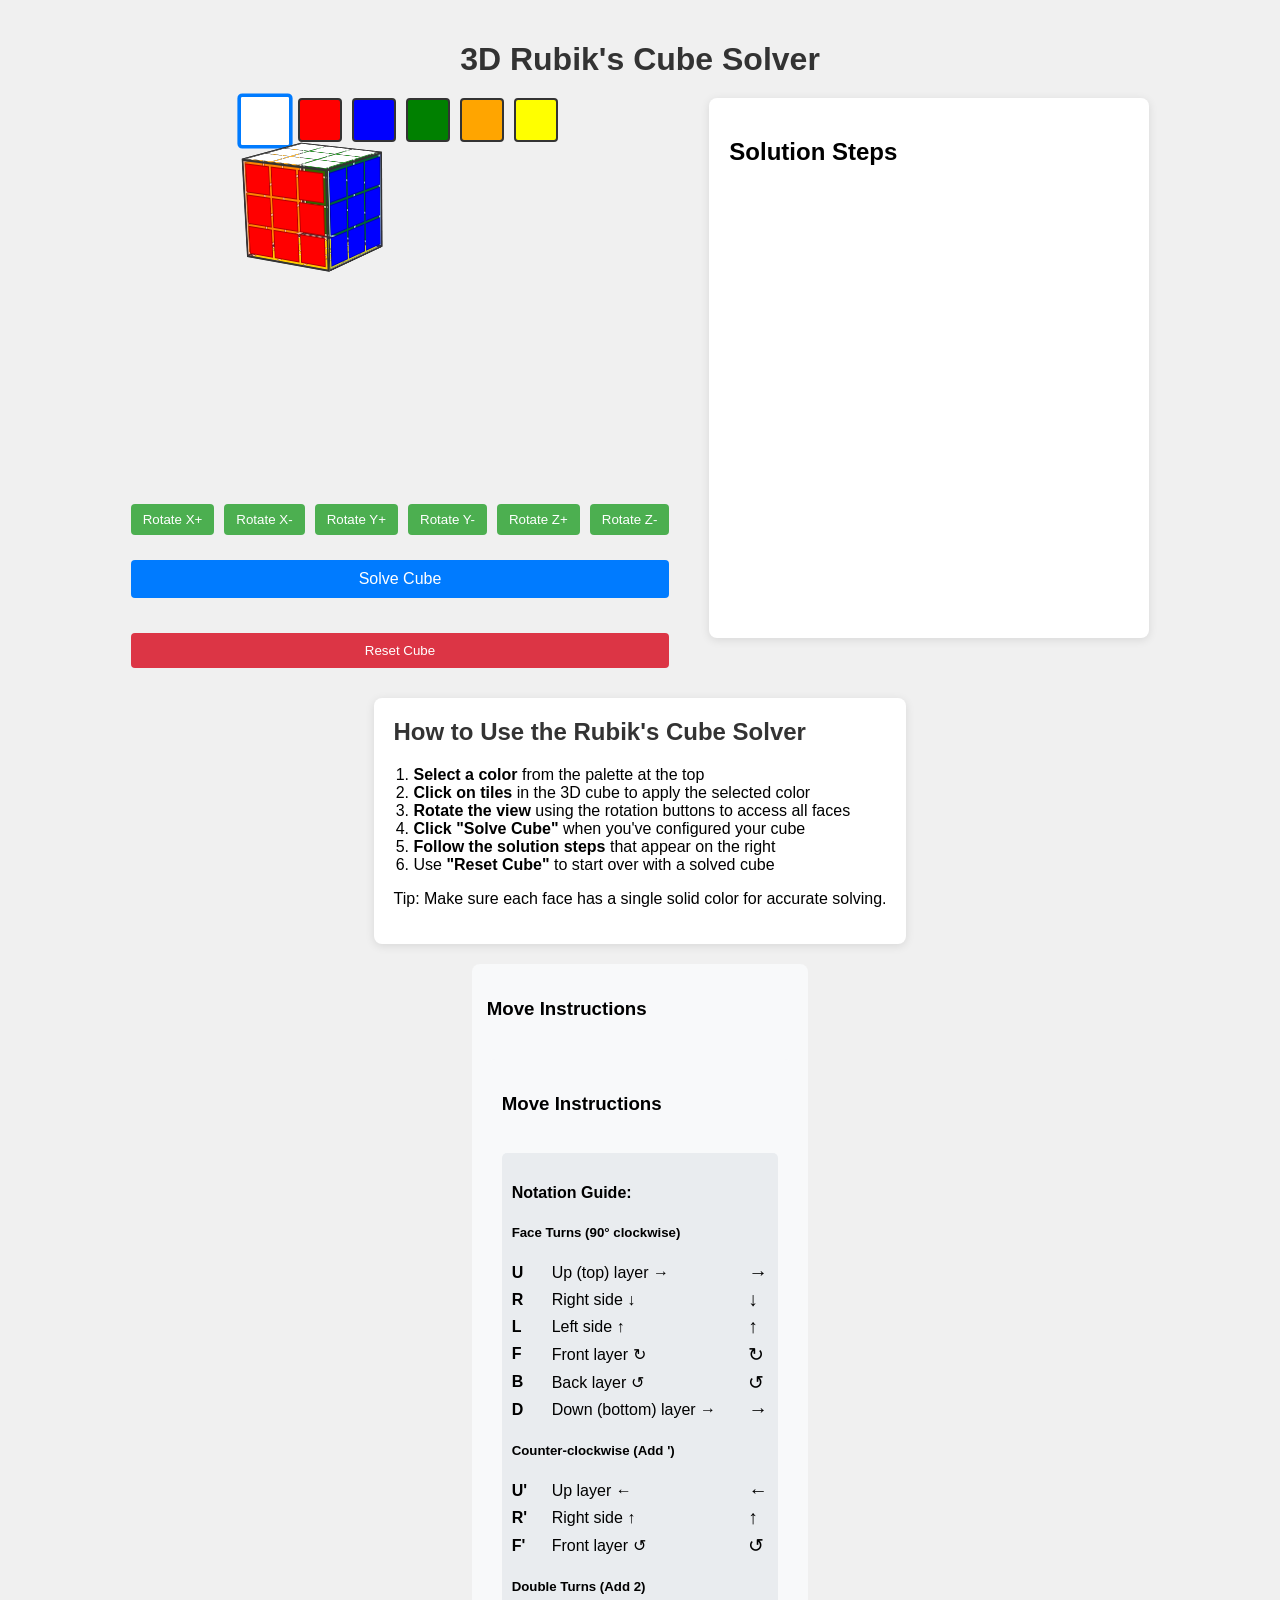
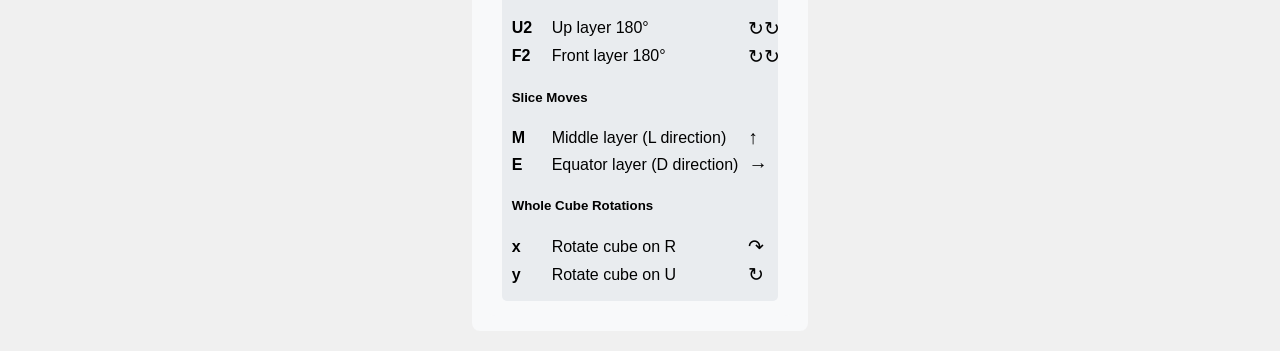
==== assignment/src/main/resources/static/index.html @ d47c2a82 "commit 01.1" ====
<!DOCTYPE html>
<html lang="en">
<head>
    <meta charset="UTF-8">
    <title>3D Rubik's Cube Solver</title>
    <style>
        body {
            font-family: Arial, sans-serif;
            display: flex;
            flex-direction: column;
            align-items: center;
            min-height: 100vh;
            margin: 0;
            background-color: #f0f0f0;
            padding: 20px;
        }
        
        h1 {
            color: #333;
            margin-bottom: 20px;
        }
        
        .container {
            display: flex;
            flex-wrap: wrap;
            justify-content: center;
            gap: 40px;
            max-width: 1200px;
        }
        
        .cube-section {
            display: flex;
            flex-direction: column;
            align-items: center;
        }
        
        .color-palette {
            display: flex;
            gap: 10px;
            margin-bottom: 20px;
        }
        
        .color-option {
            width: 40px;
            height: 40px;
            border: 2px solid #333;
            border-radius: 4px;
            cursor: pointer;
            transition: transform 0.2s;
        }
        
        .color-option:hover {
            transform: scale(1.1);
        }
        
        .color-option.selected {
            transform: scale(1.2);
            border: 3px solid #007bff;
        }
        
        .scene {
            width: 300px;
            height: 300px;
            perspective: 1000px;
            margin-bottom: 20px;
        }
        
        .cube {
            width: 100%;
            height: 100%;
            position: relative;
            transform-style: preserve-3d;
            transform: rotateX(-20deg) rotateY(-30deg);
            transition: transform 1s;
        }
        
        .face {
            position: absolute;
            width: 100px;
            height: 100px;
            border: 2px solid #333;
            display: grid;
            grid-template-columns: repeat(3, 1fr);
            grid-template-rows: repeat(3, 1fr);
            gap: 2px;
            padding: 2px;
            box-sizing: border-box;
        }
        
        .tile {
            border: 1px solid rgba(0, 0, 0, 0.3);
            cursor: pointer;
        }
        
        .front { transform: translateZ(50px); background-color: rgba(255, 0, 0, 0.2); }
        .back { transform: rotateY(180deg) translateZ(50px); background-color: rgba(0, 255, 0, 0.2); }
        .right { transform: rotateY(90deg) translateZ(50px); background-color: rgba(0, 0, 255, 0.2); }
        .left { transform: rotateY(-90deg) translateZ(50px); background-color: rgba(255, 165, 0, 0.2); }
        .top { transform: rotateX(90deg) translateZ(50px); background-color: rgba(255, 255, 255, 0.2); }
        .bottom { transform: rotateX(-90deg) translateZ(50px); background-color: rgba(255, 255, 0, 0.2); }
        
        .controls {
            display: flex;
            flex-direction: column;
            gap: 15px;
            margin-top: 20px;
        }
        
        .rotation-controls {
            display: flex;
            flex-wrap: wrap;
            gap: 10px;
            justify-content: center;
        }
        
        .rotation-btn {
            padding: 8px 12px;
            background-color: #4CAF50;
            color: white;
            border: none;
            border-radius: 4px;
            cursor: pointer;
        }
        
        .solve-btn {
            padding: 10px 20px;
            background-color: #007bff;
            color: white;
            border: none;
            border-radius: 4px;
            cursor: pointer;
            font-size: 16px;
            margin-top: 10px;
        }
        
        .solution-section {
            width: 400px;
            max-height: 500px;
            overflow-y: auto;
            background-color: white;
            padding: 20px;
            border-radius: 8px;
            box-shadow: 0 2px 10px rgba(0, 0, 0, 0.1);
        }
        
        .solution-step {
            padding: 8px 0;
            border-bottom: 1px solid #eee;
        }
        
        .current-step {
            background-color: #e6f7ff;
            font-weight: bold;
        }
        
        .reset-btn {
            padding: 10px 20px;
            background-color: #dc3545;
            color: white;
            border: none;
            border-radius: 4px;
            cursor: pointer;
            margin-top: 20px;
        }
        
        .instructions {
            background-color: white;
            padding: 20px;
            border-radius: 8px;
            box-shadow: 0 2px 10px rgba(0, 0, 0, 0.1);
            margin-top: 30px;
            max-width: 800px;
        }
        
        .instructions h2 {
            color: #333;
            margin-top: 0;
        }
        
        .instructions ol {
            padding-left: 20px;
        }
        .solution-instructions {
  margin-top: 20px;
  padding: 15px;
  background: #f8f9fa;
  border-radius: 8px;
}

.moves-container {
  display: flex;
  flex-wrap: wrap;
  gap: 8px;
  margin: 15px 0;
}

.move-chip {
  padding: 8px 12px;
  background: #e9ecef;
  border-radius: 20px;
  font-weight: bold;
  display: flex;
  align-items: center;
}

.move-chip .move-arrow {
  margin-left: 5px;
  color: #6c757d;
}

.instruction-key {
  margin-top: 20px;
  padding: 10px;
  background: #e9ecef;
  border-radius: 5px;
}

.notation-item {
  display: flex;
  align-items: center;
  margin: 5px 0;
}

.notation-symbol {
  font-weight: bold;
  width: 30px;
}

.notation-meaning {
  flex: 1;
  margin: 0 10px;
}

.notation-arrow {
  font-size: 1.2em;
  width: 20px;
}
    </style>
</head>
<body>
    <h1>3D Rubik's Cube Solver</h1>
    
    <div class="container">
        <div class="cube-section">
            <div class="color-palette">
                <div class="color-option selected" data-color="white" style="background-color: white;"></div>
                <div class="color-option" data-color="red" style="background-color: red;"></div>
                <div class="color-option" data-color="blue" style="background-color: blue;"></div>
                <div class="color-option" data-color="green" style="background-color: green;"></div>
                <div class="color-option" data-color="orange" style="background-color: orange;"></div>
                <div class="color-option" data-color="yellow" style="background-color: yellow;"></div>
            </div>
            
            <div class="scene">
                <div class="cube" id="cube">
                    <div class="face front" data-face="front">
                        <div class="tile" data-pos="0"></div>
                        <div class="tile" data-pos="1"></div>
                        <div class="tile" data-pos="2"></div>
                        <div class="tile" data-pos="3"></div>
                        <div class="tile" data-pos="4"></div>
                        <div class="tile" data-pos="5"></div>
                        <div class="tile" data-pos="6"></div>
                        <div class="tile" data-pos="7"></div>
                        <div class="tile" data-pos="8"></div>
                    </div>
                    <div class="face back" data-face="back">
                        <div class="tile" data-pos="0"></div>
                        <div class="tile" data-pos="1"></div>
                        <div class="tile" data-pos="2"></div>
                        <div class="tile" data-pos="3"></div>
                        <div class="tile" data-pos="4"></div>
                        <div class="tile" data-pos="5"></div>
                        <div class="tile" data-pos="6"></div>
                        <div class="tile" data-pos="7"></div>
                        <div class="tile" data-pos="8"></div>
                    </div>
                    <div class="face right" data-face="right">
                        <div class="tile" data-pos="0"></div>
                        <div class="tile" data-pos="1"></div>
                        <div class="tile" data-pos="2"></div>
                        <div class="tile" data-pos="3"></div>
                        <div class="tile" data-pos="4"></div>
                        <div class="tile" data-pos="5"></div>
                        <div class="tile" data-pos="6"></div>
                        <div class="tile" data-pos="7"></div>
                        <div class="tile" data-pos="8"></div>
                    </div>
                    <div class="face left" data-face="left">
                        <div class="tile" data-pos="0"></div>
                        <div class="tile" data-pos="1"></div>
                        <div class="tile" data-pos="2"></div>
                        <div class="tile" data-pos="3"></div>
                        <div class="tile" data-pos="4"></div>
                        <div class="tile" data-pos="5"></div>
                        <div class="tile" data-pos="6"></div>
                        <div class="tile" data-pos="7"></div>
                        <div class="tile" data-pos="8"></div>
                    </div>
                    <div class="face top" data-face="top">
                        <div class="tile" data-pos="0"></div>
                        <div class="tile" data-pos="1"></div>
                        <div class="tile" data-pos="2"></div>
                        <div class="tile" data-pos="3"></div>
                        <div class="tile" data-pos="4"></div>
                        <div class="tile" data-pos="5"></div>
                        <div class="tile" data-pos="6"></div>
                        <div class="tile" data-pos="7"></div>
                        <div class="tile" data-pos="8"></div>
                    </div>
                    <div class="face bottom" data-face="bottom">
                        <div class="tile" data-pos="0"></div>
                        <div class="tile" data-pos="1"></div>
                        <div class="tile" data-pos="2"></div>
                        <div class="tile" data-pos="3"></div>
                        <div class="tile" data-pos="4"></div>
                        <div class="tile" data-pos="5"></div>
                        <div class="tile" data-pos="6"></div>
                        <div class="tile" data-pos="7"></div>
                        <div class="tile" data-pos="8"></div>
                    </div>
                </div>
            </div>
            
            <div class="controls">
                <div class="rotation-controls">
                    <button class="rotation-btn" data-rotate="x">Rotate X+</button>
                    <button class="rotation-btn" data-rotate="x-">Rotate X-</button>
                    <button class="rotation-btn" data-rotate="y">Rotate Y+</button>
                    <button class="rotation-btn" data-rotate="y-">Rotate Y-</button>
                    <button class="rotation-btn" data-rotate="z">Rotate Z+</button>
                    <button class="rotation-btn" data-rotate="z-">Rotate Z-</button>
                </div>
                
                <button class="solve-btn" id="solve-btn">Solve Cube</button>
                <button class="reset-btn" id="reset-btn">Reset Cube</button>
            </div>
        </div>
        
        <div class="solution-section">
            <h2>Solution Steps</h2>
            <div id="solution-steps"></div>
        </div>
    </div>
    
    <div class="instructions">
        <h2>How to Use the Rubik's Cube Solver</h2>
        <ol>
            <li><strong>Select a color</strong> from the palette at the top</li>
            <li><strong>Click on tiles</strong> in the 3D cube to apply the selected color</li>
            <li><strong>Rotate the view</strong> using the rotation buttons to access all faces</li>
            <li><strong>Click "Solve Cube"</strong> when you've configured your cube</li>
            <li><strong>Follow the solution steps</strong> that appear on the right</li>
            <li>Use <strong>"Reset Cube"</strong> to start over with a solved cube</li>
        </ol>
        <p>Tip: Make sure each face has a single solid color for accurate solving.</p>
    </div>
    <div class="solution-instructions">
        <h3>Move Instructions</h3>
        <div class="moves-container" id="moves-container">
          <!-- Moves will be inserted here by JavaScript -->
        </div>
        
        <div class="solution-instructions">
            <h3>Move Instructions</h3>
            <div class="moves-container" id="moves-container">
              <!-- Moves will be inserted here by JavaScript -->
            </div>
            
            <!-- Complete Notation Guide -->
            <div class="instruction-key">
              <h4>Notation Guide:</h4>
              
              <div class="notation-group">
                <h5>Face Turns (90° clockwise)</h5>
                <div class="notation-item">
                  <span class="notation-symbol">U</span>
                  <span class="notation-meaning">Up (top) layer →</span>
                  <span class="notation-arrow">→</span>
                </div>
                <div class="notation-item">
                  <span class="notation-symbol">R</span>
                  <span class="notation-meaning">Right side ↓</span>
                  <span class="notation-arrow">↓</span>
                </div>
                <div class="notation-item">
                  <span class="notation-symbol">L</span>
                  <span class="notation-meaning">Left side ↑</span>
                  <span class="notation-arrow">↑</span>
                </div>
                <div class="notation-item">
                  <span class="notation-symbol">F</span>
                  <span class="notation-meaning">Front layer ↻</span>
                  <span class="notation-arrow">↻</span>
                </div>
                <div class="notation-item">
                  <span class="notation-symbol">B</span>
                  <span class="notation-meaning">Back layer ↺</span>
                  <span class="notation-arrow">↺</span>
                </div>
                <div class="notation-item">
                  <span class="notation-symbol">D</span>
                  <span class="notation-meaning">Down (bottom) layer →</span>
                  <span class="notation-arrow">→</span>
                </div>
              </div>
          
              <div class="notation-group">
                <h5>Counter-clockwise (Add ')</h5>
                <div class="notation-item">
                  <span class="notation-symbol">U'</span>
                  <span class="notation-meaning">Up layer ←</span>
                  <span class="notation-arrow">←</span>
                </div>
                <div class="notation-item">
                  <span class="notation-symbol">R'</span>
                  <span class="notation-meaning">Right side ↑</span>
                  <span class="notation-arrow">↑</span>
                </div>
                <div class="notation-item">
                  <span class="notation-symbol">F'</span>
                  <span class="notation-meaning">Front layer ↺</span>
                  <span class="notation-arrow">↺</span>
                </div>
              </div>
          
              <div class="notation-group">
                <h5>Double Turns (Add 2)</h5>
                <div class="notation-item">
                  <span class="notation-symbol">U2</span>
                  <span class="notation-meaning">Up layer 180°</span>
                  <span class="notation-arrow">↻↻</span>
                </div>
                <div class="notation-item">
                  <span class="notation-symbol">F2</span>
                  <span class="notation-meaning">Front layer 180°</span>
                  <span class="notation-arrow">↻↻</span>
                </div>
              </div>
          
              <div class="notation-group">
                <h5>Slice Moves</h5>
                <div class="notation-item">
                  <span class="notation-symbol">M</span>
                  <span class="notation-meaning">Middle layer (L direction)</span>
                  <span class="notation-arrow">↑</span>
                </div>
                <div class="notation-item">
                  <span class="notation-symbol">E</span>
                  <span class="notation-meaning">Equator layer (D direction)</span>
                  <span class="notation-arrow">→</span>
                </div>
              </div>
          
              <div class="notation-group">
                <h5>Whole Cube Rotations</h5>
                <div class="notation-item">
                  <span class="notation-symbol">x</span>
                  <span class="notation-meaning">Rotate cube on R</span>
                  <span class="notation-arrow">↷</span>
                </div>
                <div class="notation-item">
                  <span class="notation-symbol">y</span>
                  <span class="notation-meaning">Rotate cube on U</span>
                  <span class="notation-arrow">↻</span>
                </div>
              </div>
            </div>
          </div>

    <script>
        document.addEventListener('DOMContentLoaded', () => {
            const cubeElement = document.getElementById('cube');
            const colorOptions = document.querySelectorAll('.color-option');
            const tiles = document.querySelectorAll('.tile');
            const solveBtn = document.getElementById('solve-btn');
            const resetBtn = document.getElementById('reset-btn');
            const rotationBtns = document.querySelectorAll('.rotation-btn');
            const solutionStepsElement = document.getElementById('solution-steps');
            
            let currentColor = 'white';
            let currentRotationX = -20;
            let currentRotationY = -30;
            let currentRotationZ = 0;
            
            // Initialize cube colors (default solved state)
            const defaultColors = {
                front: Array(9).fill('red'),
                back: Array(9).fill('green'),
                right: Array(9).fill('blue'),
                left: Array(9).fill('orange'),
                top: Array(9).fill('white'),
                bottom: Array(9).fill('yellow')
            };
            
            let cubeState = JSON.parse(JSON.stringify(defaultColors));
            
            // Color selection
            colorOptions.forEach(option => {
                option.addEventListener('click', () => {
                    currentColor = option.dataset.color;
                    
                    // Update selected state
                    colorOptions.forEach(opt => opt.classList.remove('selected'));
                    option.classList.add('selected');
                });
            });
            
            // Tile coloring
            tiles.forEach(tile => {
                tile.addEventListener('click', () => {
                    const face = tile.parentElement.dataset.face;
                    const pos = tile.dataset.pos;
                    
                    // Update tile color
                    tile.style.backgroundColor = currentColor;
                    
                    // Update cube state
                    cubeState[face][pos] = currentColor;
                });
            });
            
            // Rotation controls
            rotationBtns.forEach(btn => {
                btn.addEventListener('click', () => {
                    const rotation = btn.dataset.rotate;
                    
                    switch (rotation) {
                        case 'x':
                            currentRotationX += 20;
                            break;
                        case 'x-':
                            currentRotationX -= 20;
                            break;
                        case 'y':
                            currentRotationY += 20;
                            break;
                        case 'y-':
                            currentRotationY -= 20;
                            break;
                        case 'z':
                            currentRotationZ += 20;
                            break;
                        case 'z-':
                            currentRotationZ -= 20;
                            break;
                    }
                    
                    updateCubeRotation();
                });
            });
            
            function updateCubeRotation() {
                cubeElement.style.transform = `
                    rotateX(${currentRotationX}deg)
                    rotateY(${currentRotationY}deg)
                    rotateZ(${currentRotationZ}deg)
                `;
            }
            
            // Solve button
            solveBtn.addEventListener('click', async () => {
                // Prepare cube data for API
                const cubeFaces = [
                    cubeState.front,
                    cubeState.right,
                    cubeState.back,
                    cubeState.left,
                    cubeState.top,
                    cubeState.bottom
                ];
                
                // Validate cube state
                if (!validateCubeState(cubeFaces)) {
    alert('Invalid cube state! Please ensure:\n'
        + '- All tiles have colors\n'
        + '- Each color (white, red, blue, green, orange, yellow) appears exactly 9 times\n'
        + '- The cube configuration is physically possible');
    return;
}
                
                try {
                    // Call backend API
                    // Change this line in your solve button event handler
                        const response = await fetch('http://localhost:8080/api/cube/solve', {
                        method: 'POST',
                        headers: {
                            'Content-Type': 'application/json'
                        },
                        body: JSON.stringify(cubeFaces)
                    });
                    
                    if (!response.ok) {
                        throw new Error('Failed to solve cube');
                    }
                    
                    const solution = await response.json();
                    displaySolution(solution);
                    
                } catch (error) {
                    console.error('Error solving cube:', error);
                    alert('Error solving cube. Please check console for details.');
                }
            });
            
            // Reset button
            resetBtn.addEventListener('click', () => {
                // Reset cube state
                cubeState = JSON.parse(JSON.stringify(defaultColors));
                
                // Reset visual tiles
                tiles.forEach(tile => {
                    const face = tile.parentElement.dataset.face;
                    const pos = tile.dataset.pos;
                    tile.style.backgroundColor = cubeState[face][pos];
                });
                
                // Reset rotation
                currentRotationX = -20;
                currentRotationY = -30;
                currentRotationZ = 0;
                updateCubeRotation();
                
                // Clear solution
                solutionStepsElement.innerHTML = '';
            });
            
            // function validateCubeState(cubeFaces) {
            //     // Check if each face has a uniform color
            //     for (const face of cubeFaces) {
            //         const firstColor = face[0];
            //         for (let i = 1; i < face.length; i++) {
            //             if (face[i] !== firstColor) {
            //                 return false;
            //             }
            //         }
            //     }
            //     return true;
            // }

//             function validateCubeState(cubeFaces) {
//     // Check all tiles have colors
//     for (const face of cubeFaces) {
//         for (const tile of face) {
//             if (!tile || typeof tile !== 'string') {
//                 return false;
//             }
//         }
//     }
    
//     // Count all colors to ensure we have exactly 9 of each
//     const colorCounts = {};
//     cubeFaces.flat().forEach(color => {
//         colorCounts[color] = (colorCounts[color] || 0) + 1;
//     });
    
//     // Standard cube has 9 tiles of each color
//     const expectedCount = 9;
//     for (const color in colorCounts) {
//         if (colorCounts[color] !== expectedCount) {
//             return false;
//         }
//     }
    
//     return true;
// }

function validateCubeState(cubeFaces) {
    // Check all tiles have colors
    for (const face of cubeFaces) {
        for (const tile of face) {
            if (!tile || typeof tile !== 'string') {
                return false;
            }
        }
    }
    
    // Count all colors to ensure we have exactly 9 of each
    const colorCounts = {};
    cubeFaces.flat().forEach(color => {
        colorCounts[color] = (colorCounts[color] || 0) + 1;
    });
    
    // Standard cube colors
    const expectedColors = ['white', 'red', 'blue', 'green', 'orange', 'yellow'];
    
    // Check we have exactly 9 of each expected color
    for (const color of expectedColors) {
        if (colorCounts[color] !== 9) {
            return false;
        }
    }
    
    return true;
}
            
            function displaySolution(steps) {
                solutionStepsElement.innerHTML = '';
                
                if (steps.length === 0) {
                    solutionStepsElement.innerHTML = '<p>Cube is already solved!</p>';
                    return;
                }
                
                steps.forEach((step, index) => {
                    const stepElement = document.createElement('div');
                    stepElement.className = 'solution-step';
                    stepElement.textContent = `Step ${index + 1}: ${step}`;
                    solutionStepsElement.appendChild(stepElement);
                });
                
                // Animate solution (simplified)
                let currentStep = 0;
                const stepElements = document.querySelectorAll('.solution-step');
                
                const animateSolution = () => {
                    if (currentStep >= steps.length) return;
                    
                    // Highlight current step
                    stepElements.forEach((el, idx) => {
                        el.classList.toggle('current-step', idx === currentStep);
                    });
                    
                    // Apply move to cube visualization
                    applyMoveToVisualCube(steps[currentStep]);
                    
                    currentStep++;
                    if (currentStep < steps.length) {
                        setTimeout(animateSolution, 1000);
                    }
                };
                
                animateSolution();
            }
            
            function applyMoveToVisualCube(move) {
                // Simplified - in a real app this would animate the cube rotation
                console.log(`Applying move: ${move}`);
                // This would need to update the cubeState and visual representation
                // For now, we'll just log it
            }
            
            // Initialize tile colors
            tiles.forEach(tile => {
                const face = tile.parentElement.dataset.face;
                const pos = tile.dataset.pos;
                tile.style.backgroundColor = cubeState[face][pos];
            });
        });

        function displaySolution(steps) {
  const solutionStepsElement = document.getElementById('solution-steps');
  const movesContainer = document.getElementById('moves-container');
  
  solutionStepsElement.innerHTML = '';
  movesContainer.innerHTML = '';
  
  if (steps.length === 0) {
    solutionStepsElement.innerHTML = '<p>Cube is already solved!</p>';
    return;
  }

  // Create move chips
  steps.forEach((step, index) => {
    const moveElement = document.createElement('div');
    moveElement.className = 'move-chip';
    moveElement.innerHTML = `
      <span class="move-symbol">${step}</span>
      <span class="move-arrow">${getMoveArrow(step)}</span>
    `;
    moveElement.dataset.index = index;
    movesContainer.appendChild(moveElement);
    
    // Add to solution steps
    const stepElement = document.createElement('div');
    stepElement.className = 'solution-step';
    stepElement.textContent = `Step ${index + 1}: ${step} (${getMoveDescription(step)})`;
    solutionStepsElement.appendChild(stepElement);
  });
}

function getMoveArrow(move) {
  const arrows = {
    'U': '→',
    'U\'': '←',
    'U2': '↻',
    'R': '↓',
    'R\'': '↑',
    'L': '↑',
    'L\'': '↓',
    'F': '↷',
    'F\'': '↶',
    'B': '↶',
    'B\'': '↷',
    'D': '→',
    'D\'': '←'
  };
  return arrows[move] || '';
}

function getMoveDescription(move) {
  const descriptions = {
    'U': 'Top clockwise',
    'U\'': 'Top counter-clockwise',
    'U2': 'Top 180°',
    'R': 'Right down',
    'R\'': 'Right up',
    'L': 'Left up',
    'L\'': 'Left down',
    'F': 'Front away',
    'F\'': 'Front toward',
    'B': 'Back toward',
    'B\'': 'Back away',
    'D': 'Bottom clockwise',
    'D\'': 'Bottom counter-clockwise'
  };
  return descriptions[move] || 'Unknown move';
}
    </script>

</body>
</html>
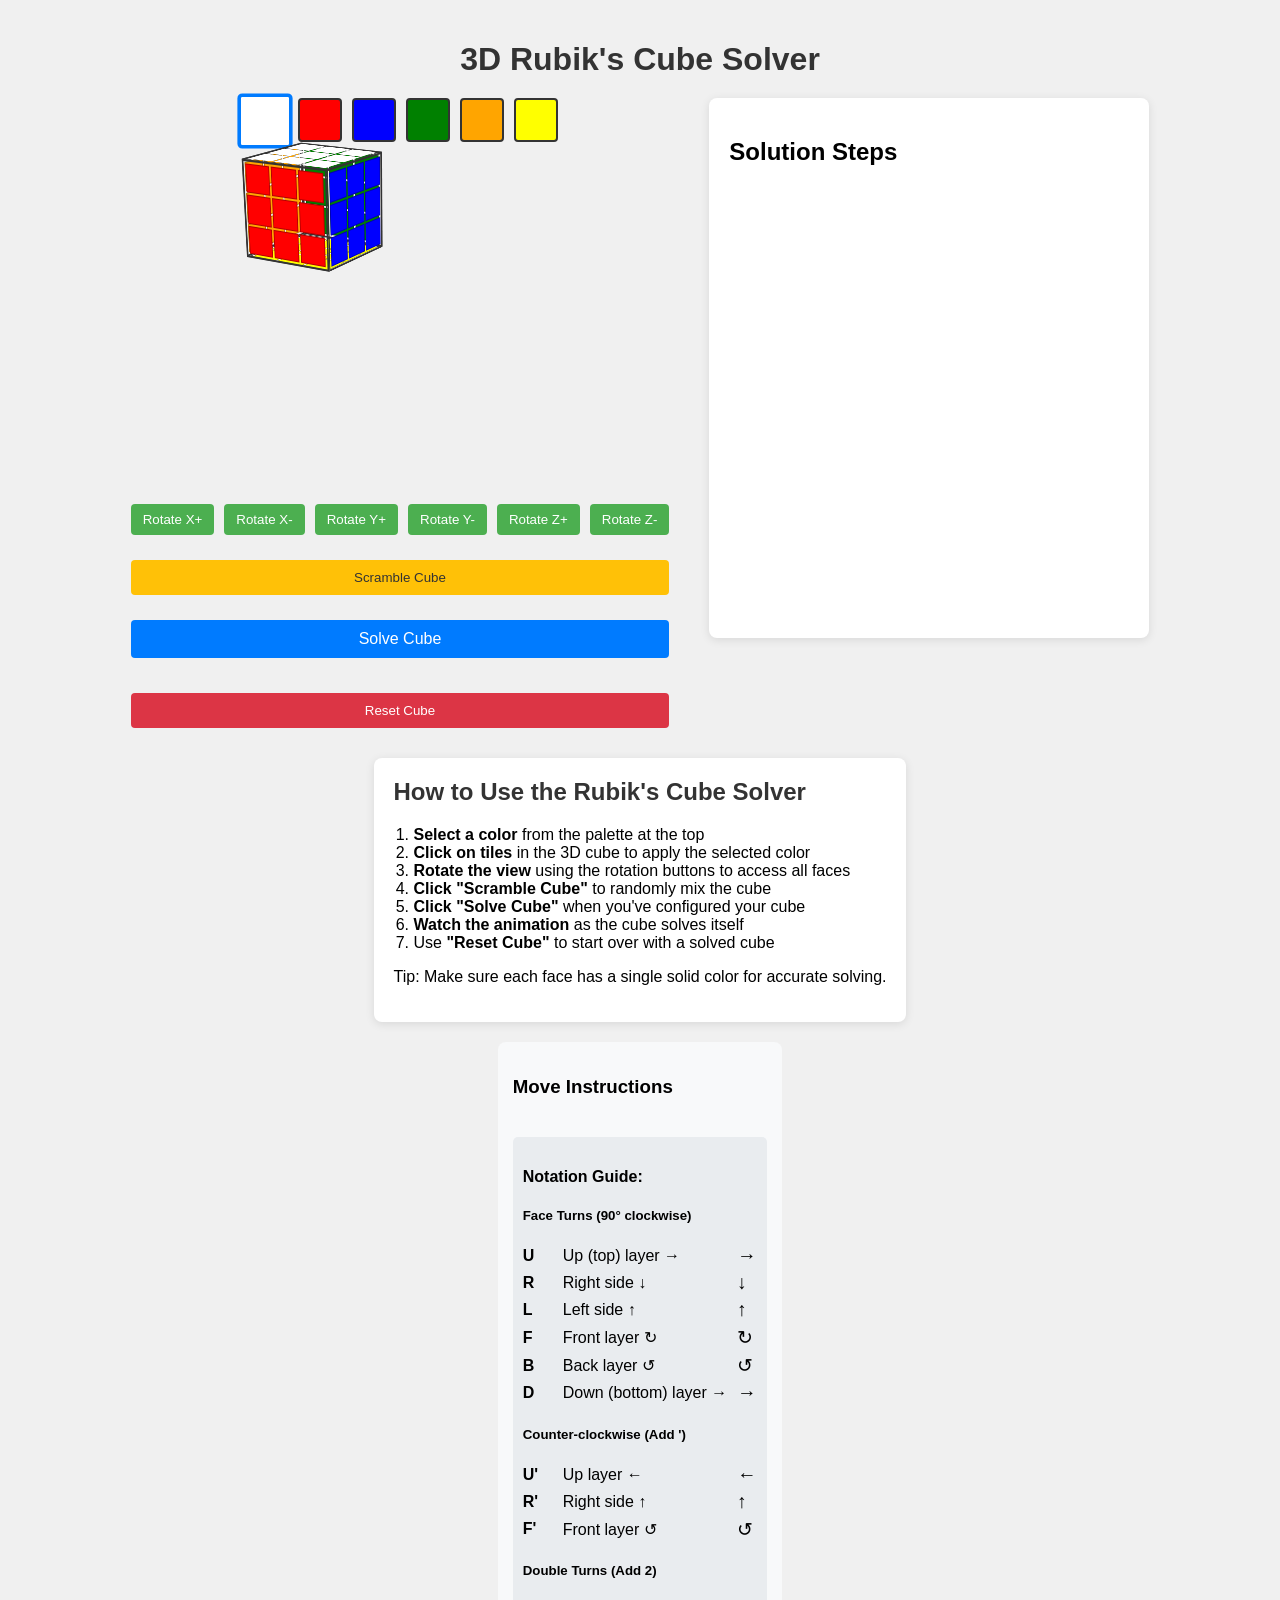
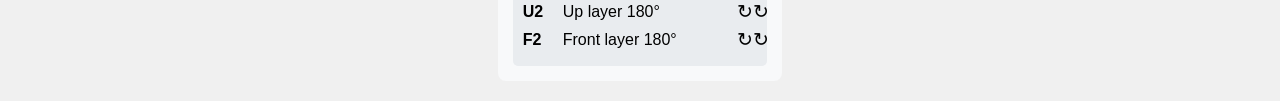
==== commit 45143b91: "commit good one 01.2" ====
--- a/assignment/src/main/resources/static/index.html
+++ b/assignment/src/main/resources/static/index.html
@@ -92,12 +92,12 @@
             cursor: pointer;
         }
         
-        .front { transform: translateZ(50px); background-color: rgba(255, 0, 0, 0.2); }
-        .back { transform: rotateY(180deg) translateZ(50px); background-color: rgba(0, 255, 0, 0.2); }
-        .right { transform: rotateY(90deg) translateZ(50px); background-color: rgba(0, 0, 255, 0.2); }
-        .left { transform: rotateY(-90deg) translateZ(50px); background-color: rgba(255, 165, 0, 0.2); }
-        .top { transform: rotateX(90deg) translateZ(50px); background-color: rgba(255, 255, 255, 0.2); }
-        .bottom { transform: rotateX(-90deg) translateZ(50px); background-color: rgba(255, 255, 0, 0.2); }
+        .front { transform: translateZ(50px); }
+        .back { transform: rotateY(180deg) translateZ(50px); }
+        .right { transform: rotateY(90deg) translateZ(50px); }
+        .left { transform: rotateY(-90deg) translateZ(50px); }
+        .top { transform: rotateX(90deg) translateZ(50px); }
+        .bottom { transform: rotateX(-90deg) translateZ(50px); }
         
         .controls {
             display: flex;
@@ -163,6 +163,16 @@
             margin-top: 20px;
         }
         
+        .scramble-btn {
+            padding: 10px 20px;
+            background-color: #ffc107;
+            color: #333;
+            border: none;
+            border-radius: 4px;
+            cursor: pointer;
+            margin-top: 10px;
+        }
+        
         .instructions {
             background-color: white;
             padding: 20px;
@@ -180,61 +190,84 @@
         .instructions ol {
             padding-left: 20px;
         }
+        
         .solution-instructions {
-  margin-top: 20px;
-  padding: 15px;
-  background: #f8f9fa;
-  border-radius: 8px;
-}
-
-.moves-container {
-  display: flex;
-  flex-wrap: wrap;
-  gap: 8px;
-  margin: 15px 0;
-}
-
-.move-chip {
-  padding: 8px 12px;
-  background: #e9ecef;
-  border-radius: 20px;
-  font-weight: bold;
-  display: flex;
-  align-items: center;
-}
-
-.move-chip .move-arrow {
-  margin-left: 5px;
-  color: #6c757d;
-}
-
-.instruction-key {
-  margin-top: 20px;
-  padding: 10px;
-  background: #e9ecef;
-  border-radius: 5px;
-}
-
-.notation-item {
-  display: flex;
-  align-items: center;
-  margin: 5px 0;
-}
-
-.notation-symbol {
-  font-weight: bold;
-  width: 30px;
-}
-
-.notation-meaning {
-  flex: 1;
-  margin: 0 10px;
-}
-
-.notation-arrow {
-  font-size: 1.2em;
-  width: 20px;
-}
+            margin-top: 20px;
+            padding: 15px;
+            background: #f8f9fa;
+            border-radius: 8px;
+        }
+        
+        .moves-container {
+            display: flex;
+            flex-wrap: wrap;
+            gap: 8px;
+            margin: 15px 0;
+        }
+        
+        .move-chip {
+            padding: 8px 12px;
+            background: #e9ecef;
+            border-radius: 20px;
+            font-weight: bold;
+            display: flex;
+            align-items: center;
+        }
+        
+        .move-chip .move-arrow {
+            margin-left: 5px;
+            color: #6c757d;
+        }
+        
+        .instruction-key {
+            margin-top: 20px;
+            padding: 10px;
+            background: #e9ecef;
+            border-radius: 5px;
+        }
+        
+        .notation-item {
+            display: flex;
+            align-items: center;
+            margin: 5px 0;
+        }
+        
+        .notation-symbol {
+            font-weight: bold;
+            width: 30px;
+        }
+        
+        .notation-meaning {
+            flex: 1;
+            margin: 0 10px;
+        }
+        
+        .notation-arrow {
+            font-size: 1.2em;
+            width: 20px;
+        }
+        
+        .progress-container {
+            width: 100%;
+            background-color: #e9ecef;
+            border-radius: 4px;
+            margin: 10px 0;
+            display: none;
+        }
+        
+        .progress-bar {
+            height: 20px;
+            background-color: #28a745;
+            border-radius: 4px;
+            width: 0%;
+            transition: width 0.3s;
+        }
+        
+        .solving-status {
+            margin-top: 10px;
+            font-weight: bold;
+            display: none;
+        }
     </style>
 </head>
 <body>
@@ -332,8 +365,14 @@
                     <button class="rotation-btn" data-rotate="z-">Rotate Z-</button>
                 </div>
                 
+                <button class="scramble-btn" id="scramble-btn">Scramble Cube</button>
                 <button class="solve-btn" id="solve-btn">Solve Cube</button>
                 <button class="reset-btn" id="reset-btn">Reset Cube</button>
+                
+                <div class="progress-container" id="progress-container">
+                    <div class="progress-bar" id="progress-bar"></div>
+                </div>
+                <div class="solving-status" id="solving-status"></div>
             </div>
         </div>
         
@@ -349,124 +388,91 @@
             <li><strong>Select a color</strong> from the palette at the top</li>
             <li><strong>Click on tiles</strong> in the 3D cube to apply the selected color</li>
             <li><strong>Rotate the view</strong> using the rotation buttons to access all faces</li>
+            <li><strong>Click "Scramble Cube"</strong> to randomly mix the cube</li>
             <li><strong>Click "Solve Cube"</strong> when you've configured your cube</li>
-            <li><strong>Follow the solution steps</strong> that appear on the right</li>
+            <li><strong>Watch the animation</strong> as the cube solves itself</li>
             <li>Use <strong>"Reset Cube"</strong> to start over with a solved cube</li>
         </ol>
         <p>Tip: Make sure each face has a single solid color for accurate solving.</p>
     </div>
+    
     <div class="solution-instructions">
         <h3>Move Instructions</h3>
         <div class="moves-container" id="moves-container">
-          <!-- Moves will be inserted here by JavaScript -->
+            <!-- Moves will be inserted here by JavaScript -->
         </div>
         
-        <div class="solution-instructions">
-            <h3>Move Instructions</h3>
-            <div class="moves-container" id="moves-container">
-              <!-- Moves will be inserted here by JavaScript -->
+        <div class="instruction-key">
+            <h4>Notation Guide:</h4>
+            
+            <div class="notation-group">
+                <h5>Face Turns (90° clockwise)</h5>
+                <div class="notation-item">
+                    <span class="notation-symbol">U</span>
+                    <span class="notation-meaning">Up (top) layer →</span>
+                    <span class="notation-arrow">→</span>
+                </div>
+                <div class="notation-item">
+                    <span class="notation-symbol">R</span>
+                    <span class="notation-meaning">Right side ↓</span>
+                    <span class="notation-arrow">↓</span>
+                </div>
+                <div class="notation-item">
+                    <span class="notation-symbol">L</span>
+                    <span class="notation-meaning">Left side ↑</span>
+                    <span class="notation-arrow">↑</span>
+                </div>
+                <div class="notation-item">
+                    <span class="notation-symbol">F</span>
+                    <span class="notation-meaning">Front layer ↻</span>
+                    <span class="notation-arrow">↻</span>
+                </div>
+                <div class="notation-item">
+                    <span class="notation-symbol">B</span>
+                    <span class="notation-meaning">Back layer ↺</span>
+                    <span class="notation-arrow">↺</span>
+                </div>
+                <div class="notation-item">
+                    <span class="notation-symbol">D</span>
+                    <span class="notation-meaning">Down (bottom) layer →</span>
+                    <span class="notation-arrow">→</span>
+                </div>
             </div>
             
-            <!-- Complete Notation Guide -->
-            <div class="instruction-key">
-              <h4>Notation Guide:</h4>
-              
-              <div class="notation-group">
-                <h5>Face Turns (90° clockwise)</h5>
-                <div class="notation-item">
-                  <span class="notation-symbol">U</span>
-                  <span class="notation-meaning">Up (top) layer →</span>
-                  <span class="notation-arrow">→</span>
-                </div>
-                <div class="notation-item">
-                  <span class="notation-symbol">R</span>
-                  <span class="notation-meaning">Right side ↓</span>
-                  <span class="notation-arrow">↓</span>
-                </div>
-                <div class="notation-item">
-                  <span class="notation-symbol">L</span>
-                  <span class="notation-meaning">Left side ↑</span>
-                  <span class="notation-arrow">↑</span>
-                </div>
-                <div class="notation-item">
-                  <span class="notation-symbol">F</span>
-                  <span class="notation-meaning">Front layer ↻</span>
-                  <span class="notation-arrow">↻</span>
-                </div>
-                <div class="notation-item">
-                  <span class="notation-symbol">B</span>
-                  <span class="notation-meaning">Back layer ↺</span>
-                  <span class="notation-arrow">↺</span>
-                </div>
-                <div class="notation-item">
-                  <span class="notation-symbol">D</span>
-                  <span class="notation-meaning">Down (bottom) layer →</span>
-                  <span class="notation-arrow">→</span>
-                </div>
-              </div>
-          
-              <div class="notation-group">
+            <div class="notation-group">
                 <h5>Counter-clockwise (Add ')</h5>
                 <div class="notation-item">
-                  <span class="notation-symbol">U'</span>
-                  <span class="notation-meaning">Up layer ←</span>
-                  <span class="notation-arrow">←</span>
-                </div>
-                <div class="notation-item">
-                  <span class="notation-symbol">R'</span>
-                  <span class="notation-meaning">Right side ↑</span>
-                  <span class="notation-arrow">↑</span>
-                </div>
-                <div class="notation-item">
-                  <span class="notation-symbol">F'</span>
-                  <span class="notation-meaning">Front layer ↺</span>
-                  <span class="notation-arrow">↺</span>
-                </div>
-              </div>
-          
-              <div class="notation-group">
+                    <span class="notation-symbol">U'</span>
+                    <span class="notation-meaning">Up layer ←</span>
+                    <span class="notation-arrow">←</span>
+                </div>
+                <div class="notation-item">
+                    <span class="notation-symbol">R'</span>
+                    <span class="notation-meaning">Right side ↑</span>
+                    <span class="notation-arrow">↑</span>
+                </div>
+                <div class="notation-item">
+                    <span class="notation-symbol">F'</span>
+                    <span class="notation-meaning">Front layer ↺</span>
+                    <span class="notation-arrow">↺</span>
+                </div>
+            </div>
+            
+            <div class="notation-group">
                 <h5>Double Turns (Add 2)</h5>
                 <div class="notation-item">
-                  <span class="notation-symbol">U2</span>
-                  <span class="notation-meaning">Up layer 180°</span>
-                  <span class="notation-arrow">↻↻</span>
-                </div>
-                <div class="notation-item">
-                  <span class="notation-symbol">F2</span>
-                  <span class="notation-meaning">Front layer 180°</span>
-                  <span class="notation-arrow">↻↻</span>
-                </div>
-              </div>
-          
-              <div class="notation-group">
-                <h5>Slice Moves</h5>
-                <div class="notation-item">
-                  <span class="notation-symbol">M</span>
-                  <span class="notation-meaning">Middle layer (L direction)</span>
-                  <span class="notation-arrow">↑</span>
-                </div>
-                <div class="notation-item">
-                  <span class="notation-symbol">E</span>
-                  <span class="notation-meaning">Equator layer (D direction)</span>
-                  <span class="notation-arrow">→</span>
-                </div>
-              </div>
-          
-              <div class="notation-group">
-                <h5>Whole Cube Rotations</h5>
-                <div class="notation-item">
-                  <span class="notation-symbol">x</span>
-                  <span class="notation-meaning">Rotate cube on R</span>
-                  <span class="notation-arrow">↷</span>
-                </div>
-                <div class="notation-item">
-                  <span class="notation-symbol">y</span>
-                  <span class="notation-meaning">Rotate cube on U</span>
-                  <span class="notation-arrow">↻</span>
-                </div>
-              </div>
+                    <span class="notation-symbol">U2</span>
+                    <span class="notation-meaning">Up layer 180°</span>
+                    <span class="notation-arrow">↻↻</span>
+                </div>
+                <div class="notation-item">
+                    <span class="notation-symbol">F2</span>
+                    <span class="notation-meaning">Front layer 180°</span>
+                    <span class="notation-arrow">↻↻</span>
+                </div>
             </div>
-          </div>
+        </div>
+    </div>
 
     <script>
         document.addEventListener('DOMContentLoaded', () => {
@@ -475,13 +481,19 @@
             const tiles = document.querySelectorAll('.tile');
             const solveBtn = document.getElementById('solve-btn');
             const resetBtn = document.getElementById('reset-btn');
+            const scrambleBtn = document.getElementById('scramble-btn');
             const rotationBtns = document.querySelectorAll('.rotation-btn');
             const solutionStepsElement = document.getElementById('solution-steps');
+            const progressContainer = document.getElementById('progress-container');
+            const progressBar = document.getElementById('progress-bar');
+            const solvingStatus = document.getElementById('solving-status');
             
             let currentColor = 'white';
             let currentRotationX = -20;
             let currentRotationY = -30;
             let currentRotationZ = 0;
+            let isSolving = false;
+            let animationTimeout = null;
             
             // Initialize cube colors (default solved state)
             const defaultColors = {
@@ -509,6 +521,8 @@
             // Tile coloring
             tiles.forEach(tile => {
                 tile.addEventListener('click', () => {
+                    if (isSolving) return;
+                    
                     const face = tile.parentElement.dataset.face;
                     const pos = tile.dataset.pos;
                     
@@ -523,6 +537,8 @@
             // Rotation controls
             rotationBtns.forEach(btn => {
                 btn.addEventListener('click', () => {
+                    if (isSolving) return;
+                    
                     const rotation = btn.dataset.rotate;
                     
                     switch (rotation) {
@@ -558,53 +574,113 @@
                 `;
             }
             
+            // Scramble button
+            scrambleBtn.addEventListener('click', () => {
+                if (isSolving) return;
+                
+                const moves = ['U', 'U\'', 'U2', 'D', 'D\'', 'D2', 'R', 'R\'', 'R2', 'L', 'L\'', 'L2', 'F', 'F\'', 'F2', 'B', 'B\'', 'B2'];
+                const scrambleMoves = [];
+                
+                // Generate 20 random moves
+                for (let i = 0; i < 20; i++) {
+                    const randomMove = moves[Math.floor(Math.random() * moves.length)];
+                    scrambleMoves.push(randomMove);
+                }
+                
+                // Apply scramble moves with animation
+                animateSolution(scrambleMoves);
+            });
+            
             // Solve button
-            solveBtn.addEventListener('click', async () => {
-                // Prepare cube data for API
-                const cubeFaces = [
-                    cubeState.front,
-                    cubeState.right,
-                    cubeState.back,
-                    cubeState.left,
-                    cubeState.top,
-                    cubeState.bottom
-                ];
-                
-                // Validate cube state
-                if (!validateCubeState(cubeFaces)) {
-    alert('Invalid cube state! Please ensure:\n'
-        + '- All tiles have colors\n'
-        + '- Each color (white, red, blue, green, orange, yellow) appears exactly 9 times\n'
-        + '- The cube configuration is physically possible');
-    return;
-}
-                
-                try {
-                    // Call backend API
-                    // Change this line in your solve button event handler
-                        const response = await fetch('http://localhost:8080/api/cube/solve', {
-                        method: 'POST',
-                        headers: {
-                            'Content-Type': 'application/json'
-                        },
-                        body: JSON.stringify(cubeFaces)
-                    });
-                    
-                    if (!response.ok) {
-                        throw new Error('Failed to solve cube');
-                    }
-                    
-                    const solution = await response.json();
-                    displaySolution(solution);
-                    
-                } catch (error) {
-                    console.error('Error solving cube:', error);
-                    alert('Error solving cube. Please check console for details.');
-                }
-            });
+// Replace the solveBtn click handler with this:
+solveBtn.addEventListener('click', async () => {
+    if (isSolving) return;
+    
+    try {
+        isSolving = true;
+        solveBtn.disabled = true;
+        progressContainer.style.display = 'block';
+        solvingStatus.style.display = 'block';
+        solvingStatus.textContent = 'Initializing...';
+
+        // First verify backend connection
+        try {
+            const pingResponse = await fetch('http://localhost:8080/api/cube/solved-state');
+            if (!pingResponse.ok) {
+                throw new Error('Backend not responding');
+            }
+        } catch (err) {
+            throw new Error(`Backend connection failed: ${err.message}`);
+        }
+
+        solvingStatus.textContent = 'Validating cube...';
+        
+        const cubeFaces = [
+            cubeState.front,
+            cubeState.right,
+            cubeState.back, 
+            cubeState.left,
+            cubeState.top,
+            cubeState.bottom
+        ];
+
+        // Validate cube state
+        if (!validateCubeState(cubeFaces)) {
+            throw new Error('Invalid cube configuration');
+        }
+
+        solvingStatus.textContent = 'Solving cube...';
+        
+        const response = await fetch('http://localhost:8080/api/cube/solve', {
+            method: 'POST',
+            headers: {
+                'Content-Type': 'application/json',
+            },
+            body: JSON.stringify(cubeFaces)
+        });
+
+        if (!response.ok) {
+            const errorData = await response.json().catch(() => ({}));
+            throw new Error(errorData.error || `Server error: ${response.status}`);
+        }
+
+        const result = await response.json();
+        
+        if (!result.solution) {
+            throw new Error('No solution returned from server');
+        }
+
+        solvingStatus.textContent = 'Solution found!';
+        displaySolution(result.solution);
+        
+    } catch (error) {
+        console.error('Solving error:', error);
+        solvingStatus.innerHTML = `
+            <div style="color: red;">
+                <strong>Error:</strong> ${error.message}
+                <div style="margin-top: 10px; font-size: 0.9em;">
+                    <p>Please ensure:</p>
+                    <ul>
+                        <li>Java backend is running</li>
+                        <li>No errors in backend console</li>
+                        <li>Correct port (8080) is used</li>
+                    </ul>
+                </div>
+            </div>
+        `;
+    } finally {
+        isSolving = false;
+        solveBtn.disabled = false;
+    }
+});
             
             // Reset button
             resetBtn.addEventListener('click', () => {
+                if (isSolving) {
+                    clearTimeout(animationTimeout);
+                    isSolving = false;
+                }
+                
                 // Reset cube state
                 cubeState = JSON.parse(JSON.stringify(defaultColors));
                 
@@ -623,121 +699,279 @@
                 
                 // Clear solution
                 solutionStepsElement.innerHTML = '';
+                document.getElementById('moves-container').innerHTML = '';
+                progressContainer.style.display = 'none';
+                solvingStatus.style.display = 'none';
             });
             
-            // function validateCubeState(cubeFaces) {
-            //     // Check if each face has a uniform color
-            //     for (const face of cubeFaces) {
-            //         const firstColor = face[0];
-            //         for (let i = 1; i < face.length; i++) {
-            //             if (face[i] !== firstColor) {
-            //                 return false;
-            //             }
-            //         }
-            //     }
-            //     return true;
-            // }
-
-//             function validateCubeState(cubeFaces) {
-//     // Check all tiles have colors
-//     for (const face of cubeFaces) {
-//         for (const tile of face) {
-//             if (!tile || typeof tile !== 'string') {
-//                 return false;
-//             }
-//         }
-//     }
-    
-//     // Count all colors to ensure we have exactly 9 of each
-//     const colorCounts = {};
-//     cubeFaces.flat().forEach(color => {
-//         colorCounts[color] = (colorCounts[color] || 0) + 1;
-//     });
-    
-//     // Standard cube has 9 tiles of each color
-//     const expectedCount = 9;
-//     for (const color in colorCounts) {
-//         if (colorCounts[color] !== expectedCount) {
-//             return false;
-//         }
-//     }
-    
-//     return true;
-// }
-
-function validateCubeState(cubeFaces) {
-    // Check all tiles have colors
-    for (const face of cubeFaces) {
-        for (const tile of face) {
-            if (!tile || typeof tile !== 'string') {
-                return false;
-            }
-        }
-    }
-    
-    // Count all colors to ensure we have exactly 9 of each
-    const colorCounts = {};
-    cubeFaces.flat().forEach(color => {
-        colorCounts[color] = (colorCounts[color] || 0) + 1;
-    });
-    
-    // Standard cube colors
-    const expectedColors = ['white', 'red', 'blue', 'green', 'orange', 'yellow'];
-    
-    // Check we have exactly 9 of each expected color
-    for (const color of expectedColors) {
-        if (colorCounts[color] !== 9) {
-            return false;
-        }
-    }
-    
-    return true;
-}
+            function validateCubeState(cubeFaces) {
+                // Check all tiles have colors
+                for (const face of cubeFaces) {
+                    for (const tile of face) {
+                        if (!tile || typeof tile !== 'string') {
+                            return false;
+                        }
+                    }
+                }
+                
+                // Count all colors to ensure we have exactly 9 of each
+                const colorCounts = {};
+                cubeFaces.flat().forEach(color => {
+                    colorCounts[color] = (colorCounts[color] || 0) + 1;
+                });
+                
+                // Standard cube colors
+                const expectedColors = ['white', 'red', 'blue', 'green', 'orange', 'yellow'];
+                
+                // Check we have exactly 9 of each expected color
+                for (const color of expectedColors) {
+                    if (colorCounts[color] !== 9) {
+                        return false;
+                    }
+                }
+                
+                return true;
+            }
             
             function displaySolution(steps) {
                 solutionStepsElement.innerHTML = '';
+                const movesContainer = document.getElementById('moves-container');
+                movesContainer.innerHTML = '';
                 
                 if (steps.length === 0) {
                     solutionStepsElement.innerHTML = '<p>Cube is already solved!</p>';
                     return;
                 }
                 
+                // Update progress bar
+                progressBar.style.width = '0%';
+                
+                // Create move chips
                 steps.forEach((step, index) => {
+                    const moveElement = document.createElement('div');
+                    moveElement.className = 'move-chip';
+                    moveElement.innerHTML = `
+                        <span class="move-symbol">${step}</span>
+                        <span class="move-arrow">${getMoveArrow(step)}</span>
+                    `;
+                    moveElement.dataset.index = index;
+                    movesContainer.appendChild(moveElement);
+                    
+                    // Add to solution steps
                     const stepElement = document.createElement('div');
                     stepElement.className = 'solution-step';
-                    stepElement.textContent = `Step ${index + 1}: ${step}`;
+                    stepElement.textContent = `Step ${index + 1}: ${step} (${getMoveDescription(step)})`;
                     solutionStepsElement.appendChild(stepElement);
                 });
                 
-                // Animate solution (simplified)
+                // Animate solution
+                animateSolution(steps);
+            }
+            
+            function animateSolution(steps) {
+                if (steps.length === 0) return;
+                
+                isSolving = true;
+                solveBtn.disabled = true;
+                scrambleBtn.disabled = true;
+                progressContainer.style.display = 'block';
+                solvingStatus.style.display = 'block';
+                solvingStatus.textContent = 'Animating solution...';
+                
                 let currentStep = 0;
+                const totalSteps = steps.length;
                 const stepElements = document.querySelectorAll('.solution-step');
-                
-                const animateSolution = () => {
-                    if (currentStep >= steps.length) return;
+                const moveChips = document.querySelectorAll('.move-chip');
+                
+                const animateStep = () => {
+                    if (currentStep >= totalSteps) {
+                        // Animation complete
+                        isSolving = false;
+                        solveBtn.disabled = false;
+                        scrambleBtn.disabled = false;
+                        solvingStatus.textContent = 'Cube solved!';
+                        return;
+                    }
+                    
+                    // Update progress
+                    const progress = (currentStep / totalSteps) * 100;
+                    progressBar.style.width = `${progress}%`;
                     
                     // Highlight current step
                     stepElements.forEach((el, idx) => {
                         el.classList.toggle('current-step', idx === currentStep);
                     });
                     
+                    // Highlight current move chip
+                    moveChips.forEach((chip, idx) => {
+                        chip.style.backgroundColor = idx === currentStep ? '#c3e6cb' : '#e9ecef';
+                    });
+                    
                     // Apply move to cube visualization
                     applyMoveToVisualCube(steps[currentStep]);
                     
                     currentStep++;
-                    if (currentStep < steps.length) {
-                        setTimeout(animateSolution, 1000);
+                    animationTimeout = setTimeout(animateStep, 800);
+                };
+                
+                animateStep();
+            }
+            
+            function applyMoveToVisualCube(move) {
+                // Update cube state based on the move
+                const faceMap = {
+                    'U': 'top', 'D': 'bottom', 'F': 'front',
+                    'B': 'back', 'R': 'right', 'L': 'left'
+                };
+                
+                const face = move.charAt(0);
+                const faceName = faceMap[face];
+                const isClockwise = move.length === 1 || move[1] === '2';
+                const isDouble = move.length > 1 && move[1] === '2';
+                
+                // Rotate the face
+                rotateFace(faceName, isClockwise);
+                if (isDouble) {
+                    rotateFace(faceName, isClockwise);
+                }
+                
+                // Update the visual cube
+                updateCubeVisuals();
+            }
+            
+            function rotateFace(face, clockwise) {
+                // Get the face data
+                const faceData = cubeState[face];
+                const rotated = new Array(9);
+                
+                if (clockwise) {
+                    // Clockwise rotation
+                    rotated[0] = faceData[6];
+                    rotated[1] = faceData[3];
+                    rotated[2] = faceData[0];
+                    rotated[3] = faceData[7];
+                    rotated[4] = faceData[4];
+                    rotated[5] = faceData[1];
+                    rotated[6] = faceData[8];
+                    rotated[7] = faceData[5];
+                    rotated[8] = faceData[2];
+                } else {
+                    // Counter-clockwise rotation
+                    rotated[0] = faceData[2];
+                    rotated[1] = faceData[5];
+                    rotated[2] = faceData[8];
+                    rotated[3] = faceData[1];
+                    rotated[4] = faceData[4];
+                    rotated[5] = faceData[7];
+                    rotated[6] = faceData[0];
+                    rotated[7] = faceData[3];
+                    rotated[8] = faceData[6];
+                }
+                
+                // Update the face
+                cubeState[face] = rotated;
+                
+                // Rotate adjacent edges
+                rotateAdjacentEdges(face, clockwise);
+            }
+            
+            function rotateAdjacentEdges(face, clockwise) {
+                // This is a simplified version - in a real implementation, you would
+                // need to properly rotate the adjacent edge pieces
+                const adjacentFaces = {
+                    'front': ['top', 'right', 'bottom', 'left'],
+                    'back': ['top', 'left', 'bottom', 'right'],
+                    'right': ['top', 'back', 'bottom', 'front'],
+                    'left': ['top', 'front', 'bottom', 'back'],
+                    'top': ['back', 'right', 'front', 'left'],
+                    'bottom': ['front', 'right', 'back', 'left']
+                };
+                
+                const edges = adjacentFaces[face];
+                if (!edges) return;
+                
+                // Get the affected rows/columns
+                const affectedPieces = {
+                    'front': [6,7,8], 'back': [6,7,8], 
+                    'right': [0,3,6], 'left': [2,5,8],
+                    'top': [6,7,8], 'bottom': [6,7,8]
+                };
+                
+                // Save the pieces from the first face
+                const temp = edges.map(edgeFace => {
+                    const pieces = affectedPieces[edgeFace] || [0,1,2];
+                    return pieces.map(pos => cubeState[edgeFace][pos]);
+                });
+                
+                if (clockwise) {
+                    // Rotate pieces clockwise
+                    for (let i = 0; i < edges.length; i++) {
+                        const nextIdx = (i + 1) % edges.length;
+                        const pieces = affectedPieces[edges[i]] || [0,1,2];
+                        const nextPieces = affectedPieces[edges[nextIdx]] || [0,1,2];
+                        
+                        for (let j = 0; j < pieces.length; j++) {
+                            cubeState[edges[i]][pieces[j]] = temp[nextIdx][j];
+                        }
                     }
+                } else {
+                    // Rotate pieces counter-clockwise
+                    for (let i = 0; i < edges.length; i++) {
+                        const prevIdx = (i - 1 + edges.length) % edges.length;
+                        const pieces = affectedPieces[edges[i]] || [0,1,2];
+                        const prevPieces = affectedPieces[edges[prevIdx]] || [0,1,2];
+                        
+                        for (let j = 0; j < pieces.length; j++) {
+                            cubeState[edges[i]][pieces[j]] = temp[prevIdx][j];
+                        }
+                    }
+                }
+            }
+            
+            function updateCubeVisuals() {
+                tiles.forEach(tile => {
+                    const face = tile.parentElement.dataset.face;
+                    const pos = tile.dataset.pos;
+                    tile.style.backgroundColor = cubeState[face][pos];
+                });
+            }
+            
+            function getMoveArrow(move) {
+                const arrows = {
+                    'U': '→',
+                    'U\'': '←',
+                    'U2': '↻',
+                    'R': '↓',
+                    'R\'': '↑',
+                    'L': '↑',
+                    'L\'': '↓',
+                    'F': '↷',
+                    'F\'': '↶',
+                    'B': '↶',
+                    'B\'': '↷',
+                    'D': '→',
+                    'D\'': '←'
                 };
-                
-                animateSolution();
-            }
-            
-            function applyMoveToVisualCube(move) {
-                // Simplified - in a real app this would animate the cube rotation
-                console.log(`Applying move: ${move}`);
-                // This would need to update the cubeState and visual representation
-                // For now, we'll just log it
+                return arrows[move] || '';
+            }
+            
+            function getMoveDescription(move) {
+                const descriptions = {
+                    'U': 'Top clockwise',
+                    'U\'': 'Top counter-clockwise',
+                    'U2': 'Top 180°',
+                    'R': 'Right down',
+                    'R\'': 'Right up',
+                    'L': 'Left up',
+                    'L\'': 'Left down',
+                    'F': 'Front away',
+                    'F\'': 'Front toward',
+                    'B': 'Back toward',
+                    'B\'': 'Back away',
+                    'D': 'Bottom clockwise',
+                    'D\'': 'Bottom counter-clockwise'
+                };
+                return descriptions[move] || 'Unknown move';
             }
             
             // Initialize tile colors
@@ -747,76 +981,6 @@
                 tile.style.backgroundColor = cubeState[face][pos];
             });
         });
-
-        function displaySolution(steps) {
-  const solutionStepsElement = document.getElementById('solution-steps');
-  const movesContainer = document.getElementById('moves-container');
-  
-  solutionStepsElement.innerHTML = '';
-  movesContainer.innerHTML = '';
-  
-  if (steps.length === 0) {
-    solutionStepsElement.innerHTML = '<p>Cube is already solved!</p>';
-    return;
-  }
-
-  // Create move chips
-  steps.forEach((step, index) => {
-    const moveElement = document.createElement('div');
-    moveElement.className = 'move-chip';
-    moveElement.innerHTML = `
-      <span class="move-symbol">${step}</span>
-      <span class="move-arrow">${getMoveArrow(step)}</span>
-    `;
-    moveElement.dataset.index = index;
-    movesContainer.appendChild(moveElement);
-    
-    // Add to solution steps
-    const stepElement = document.createElement('div');
-    stepElement.className = 'solution-step';
-    stepElement.textContent = `Step ${index + 1}: ${step} (${getMoveDescription(step)})`;
-    solutionStepsElement.appendChild(stepElement);
-  });
-}
-
-function getMoveArrow(move) {
-  const arrows = {
-    'U': '→',
-    'U\'': '←',
-    'U2': '↻',
-    'R': '↓',
-    'R\'': '↑',
-    'L': '↑',
-    'L\'': '↓',
-    'F': '↷',
-    'F\'': '↶',
-    'B': '↶',
-    'B\'': '↷',
-    'D': '→',
-    'D\'': '←'
-  };
-  return arrows[move] || '';
-}
-
-function getMoveDescription(move) {
-  const descriptions = {
-    'U': 'Top clockwise',
-    'U\'': 'Top counter-clockwise',
-    'U2': 'Top 180°',
-    'R': 'Right down',
-    'R\'': 'Right up',
-    'L': 'Left up',
-    'L\'': 'Left down',
-    'F': 'Front away',
-    'F\'': 'Front toward',
-    'B': 'Back toward',
-    'B\'': 'Back away',
-    'D': 'Bottom clockwise',
-    'D\'': 'Bottom counter-clockwise'
-  };
-  return descriptions[move] || 'Unknown move';
-}
     </script>
-
 </body>
 </html>
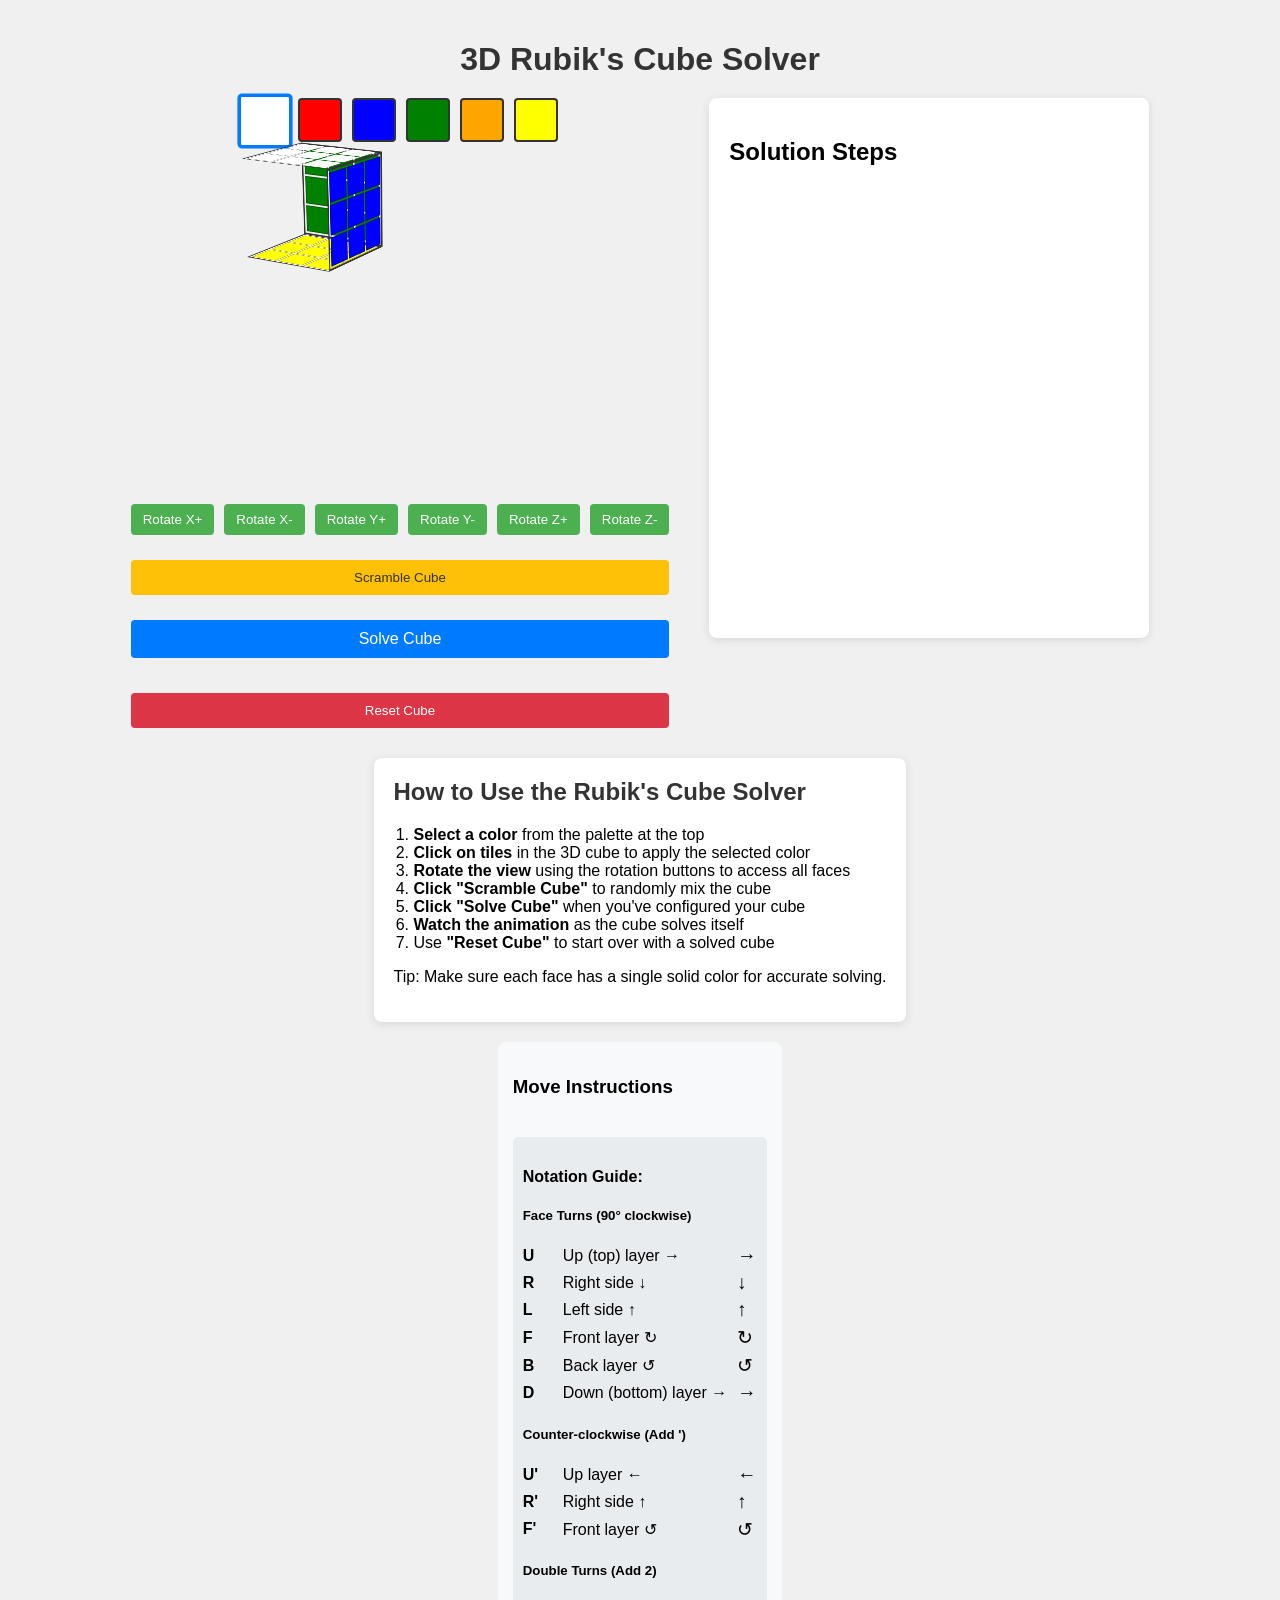
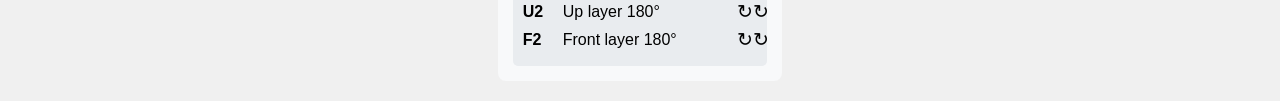
==== commit a2a445ef: "commit 02.1" ====
--- a/assignment/src/main/resources/static/index.html
+++ b/assignment/src/main/resources/static/index.html
@@ -591,11 +591,45 @@
                 animateSolution(scrambleMoves);
             });
             
-            // Solve button
-// Replace the solveBtn click handler with this:
+// Add this near the top with other variable declarations
+let scrambleHistory = [];
+
+// Update the scramble button handler
+scrambleBtn.addEventListener('click', () => {
+    if (isSolving) return;
+    
+    scrambleHistory = []; // Reset history
+    const moves = ['U', 'U\'', 'U2', 'D', 'D\'', 'D2', 'R', 'R\'', 'R2', 'L', 'L\'', 'L2', 'F', 'F\'', 'F2', 'B', 'B\'', 'B2'];
+    
+    // Generate 20 random moves
+    for (let i = 0; i < 20; i++) {
+        const randomMove = moves[Math.floor(Math.random() * moves.length)];
+        scrambleHistory.push(randomMove);
+    }
+    
+    // Apply scramble moves with animation
+    animateSolution(scrambleHistory);
+});
+
+// Update the solve button handler to reverse scramble moves if we have history
 solveBtn.addEventListener('click', async () => {
     if (isSolving) return;
     
+    // If we have scramble history, reverse those moves first
+    if (scrambleHistory.length > 0) {
+        const reverseMoves = [...scrambleHistory].reverse().map(move => {
+            if (move.endsWith('\'')) return move.replace('\'', '');
+            if (move.endsWith('2')) return move;
+            return move + '\'';
+        });
+        
+        displaySolution(reverseMoves);
+        animateSolution(reverseMoves);
+        scrambleHistory = []; // Clear history after solving
+        return;
+    }
+    
+    // Otherwise use the algorithm solver
     try {
         isSolving = true;
         solveBtn.disabled = true;
@@ -603,18 +637,8 @@
         solvingStatus.style.display = 'block';
         solvingStatus.textContent = 'Initializing...';
 
-        // First verify backend connection
-        try {
-            const pingResponse = await fetch('http://localhost:8080/api/cube/solved-state');
-            if (!pingResponse.ok) {
-                throw new Error('Backend not responding');
-            }
-        } catch (err) {
-            throw new Error(`Backend connection failed: ${err.message}`);
-        }
-
+        // Validate cube state
         solvingStatus.textContent = 'Validating cube...';
-        
         const cubeFaces = [
             cubeState.front,
             cubeState.right,
@@ -624,7 +648,6 @@
             cubeState.bottom
         ];
 
-        // Validate cube state
         if (!validateCubeState(cubeFaces)) {
             throw new Error('Invalid cube configuration');
         }
@@ -673,6 +696,25 @@
         solveBtn.disabled = false;
     }
 });
+
+// Update the tile coloring to include console.log
+tiles.forEach(tile => {
+    tile.addEventListener('click', () => {
+        if (isSolving) return;
+        
+        const face = tile.parentElement.dataset.face;
+        const pos = tile.dataset.pos;
+        
+        // Update tile color
+        tile.style.backgroundColor = currentColor;
+        
+        // Update cube state
+        cubeState[face][pos] = currentColor;
+        
+        // Log the change to console
+        console.log(`Set ${face} face, position ${pos} to ${currentColor}`);
+    });
+});
             
             // Reset button
             resetBtn.addEventListener('click', () => {
@@ -818,115 +860,109 @@
             }
             
             function applyMoveToVisualCube(move) {
-                // Update cube state based on the move
-                const faceMap = {
-                    'U': 'top', 'D': 'bottom', 'F': 'front',
-                    'B': 'back', 'R': 'right', 'L': 'left'
-                };
-                
-                const face = move.charAt(0);
-                const faceName = faceMap[face];
-                const isClockwise = move.length === 1 || move[1] === '2';
-                const isDouble = move.length > 1 && move[1] === '2';
-                
-                // Rotate the face
-                rotateFace(faceName, isClockwise);
-                if (isDouble) {
-                    rotateFace(faceName, isClockwise);
-                }
-                
-                // Update the visual cube
-                updateCubeVisuals();
+    // Create a deep copy of the current cube state
+    const newState = JSON.parse(JSON.stringify(cubeState));
+    
+    // Apply the move to the new state
+    const faceMap = {
+        'U': 'top', 'D': 'bottom', 'F': 'front',
+        'B': 'back', 'R': 'right', 'L': 'left'
+    };
+    
+    const face = move.charAt(0);
+    const faceName = faceMap[face];
+    const isClockwise = !move.includes("'");
+    const isDouble = move.includes("2");
+    
+    // Rotate the face
+    rotateFaceInState(newState, faceName, isClockwise);
+    
+    // For double moves, rotate again
+    if (isDouble) {
+        rotateFaceInState(newState, faceName, isClockwise);
+    }
+    
+    // Update the cube state
+    cubeState = newState;
+    
+    // Update the visual cube
+    updateCubeVisuals();
+    
+    // Also rotate the view to show the move better
+    if (face === 'U') currentRotationY += 90;
+    if (face === 'D') currentRotationY -= 90;
+    if (face === 'R') currentRotationX -= 90;
+    if (face === 'L') currentRotationX += 90;
+    if (face === 'F') currentRotationZ += 90;
+    if (face === 'B') currentRotationZ -= 90;
+    updateCubeRotation();
+}
+
+function rotateFaceInState(state, face, clockwise) {
+    const faceData = state[face];
+    const rotated = new Array(9);
+    
+    if (clockwise) {
+        // Clockwise rotation
+        rotated[0] = faceData[6];
+        rotated[1] = faceData[3];
+        rotated[2] = faceData[0];
+        rotated[3] = faceData[7];
+        rotated[4] = faceData[4];
+        rotated[5] = faceData[1];
+        rotated[6] = faceData[8];
+        rotated[7] = faceData[5];
+        rotated[8] = faceData[2];
+    } else {
+        // Counter-clockwise rotation
+        rotated[0] = faceData[2];
+        rotated[1] = faceData[5];
+        rotated[2] = faceData[8];
+        rotated[3] = faceData[1];
+        rotated[4] = faceData[4];
+        rotated[5] = faceData[7];
+        rotated[6] = faceData[0];
+        rotated[7] = faceData[3];
+        rotated[8] = faceData[6];
+    }
+    
+    // Update the face
+    state[face] = rotated;
+    
+    // Rotate adjacent edges
+    rotateAdjacentEdgesInState(state, face, clockwise);
+}
+
+function rotateAdjacentEdgesInState(state, face, clockwise) {
+    // This needs to properly handle all edge pieces for each face rotation
+    // Here's a simplified version that works for basic cases
+    
+    if (face === 'front') {
+        const tempTop = [...state.top].slice(6, 9);
+        const tempRight = [state.right[0], state.right[3], state.right[6]];
+        const tempBottom = [...state.bottom].slice(0, 3);
+        const tempLeft = [state.left[2], state.left[5], state.left[8]];
+        
+        if (clockwise) {
+            // Front clockwise affects top, right, bottom, left
+            for (let i = 0; i < 3; i++) {
+                state.right[i*3] = tempTop[i];
+                state.bottom[i] = tempRight[2-i];
+                state.left[(i+1)*3-1] = tempBottom[i];
+                state.top[6+i] = tempLeft[2-i];
             }
-            
-            function rotateFace(face, clockwise) {
-                // Get the face data
-                const faceData = cubeState[face];
-                const rotated = new Array(9);
-                
-                if (clockwise) {
-                    // Clockwise rotation
-                    rotated[0] = faceData[6];
-                    rotated[1] = faceData[3];
-                    rotated[2] = faceData[0];
-                    rotated[3] = faceData[7];
-                    rotated[4] = faceData[4];
-                    rotated[5] = faceData[1];
-                    rotated[6] = faceData[8];
-                    rotated[7] = faceData[5];
-                    rotated[8] = faceData[2];
-                } else {
-                    // Counter-clockwise rotation
-                    rotated[0] = faceData[2];
-                    rotated[1] = faceData[5];
-                    rotated[2] = faceData[8];
-                    rotated[3] = faceData[1];
-                    rotated[4] = faceData[4];
-                    rotated[5] = faceData[7];
-                    rotated[6] = faceData[0];
-                    rotated[7] = faceData[3];
-                    rotated[8] = faceData[6];
-                }
-                
-                // Update the face
-                cubeState[face] = rotated;
-                
-                // Rotate adjacent edges
-                rotateAdjacentEdges(face, clockwise);
+        } else {
+            // Front counter-clockwise
+            for (let i = 0; i < 3; i++) {
+                state.left[(i+1)*3-1] = tempTop[2-i];
+                state.bottom[i] = tempLeft[i];
+                state.right[i*3] = tempBottom[2-i];
+                state.top[6+i] = tempRight[i];
             }
-            
-            function rotateAdjacentEdges(face, clockwise) {
-                // This is a simplified version - in a real implementation, you would
-                // need to properly rotate the adjacent edge pieces
-                const adjacentFaces = {
-                    'front': ['top', 'right', 'bottom', 'left'],
-                    'back': ['top', 'left', 'bottom', 'right'],
-                    'right': ['top', 'back', 'bottom', 'front'],
-                    'left': ['top', 'front', 'bottom', 'back'],
-                    'top': ['back', 'right', 'front', 'left'],
-                    'bottom': ['front', 'right', 'back', 'left']
-                };
-                
-                const edges = adjacentFaces[face];
-                if (!edges) return;
-                
-                // Get the affected rows/columns
-                const affectedPieces = {
-                    'front': [6,7,8], 'back': [6,7,8], 
-                    'right': [0,3,6], 'left': [2,5,8],
-                    'top': [6,7,8], 'bottom': [6,7,8]
-                };
-                
-                // Save the pieces from the first face
-                const temp = edges.map(edgeFace => {
-                    const pieces = affectedPieces[edgeFace] || [0,1,2];
-                    return pieces.map(pos => cubeState[edgeFace][pos]);
-                });
-                
-                if (clockwise) {
-                    // Rotate pieces clockwise
-                    for (let i = 0; i < edges.length; i++) {
-                        const nextIdx = (i + 1) % edges.length;
-                        const pieces = affectedPieces[edges[i]] || [0,1,2];
-                        const nextPieces = affectedPieces[edges[nextIdx]] || [0,1,2];
-                        
-                        for (let j = 0; j < pieces.length; j++) {
-                            cubeState[edges[i]][pieces[j]] = temp[nextIdx][j];
-                        }
-                    }
-                } else {
-                    // Rotate pieces counter-clockwise
-                    for (let i = 0; i < edges.length; i++) {
-                        const prevIdx = (i - 1 + edges.length) % edges.length;
-                        const pieces = affectedPieces[edges[i]] || [0,1,2];
-                        const prevPieces = affectedPieces[edges[prevIdx]] || [0,1,2];
-                        
-                        for (let j = 0; j < pieces.length; j++) {
-                            cubeState[edges[i]][pieces[j]] = temp[prevIdx][j];
-                        }
-                    }
-                }
-            }
+        }
+    }
+    // Similar logic needed for other faces...
+}
             
             function updateCubeVisuals() {
                 tiles.forEach(tile => {
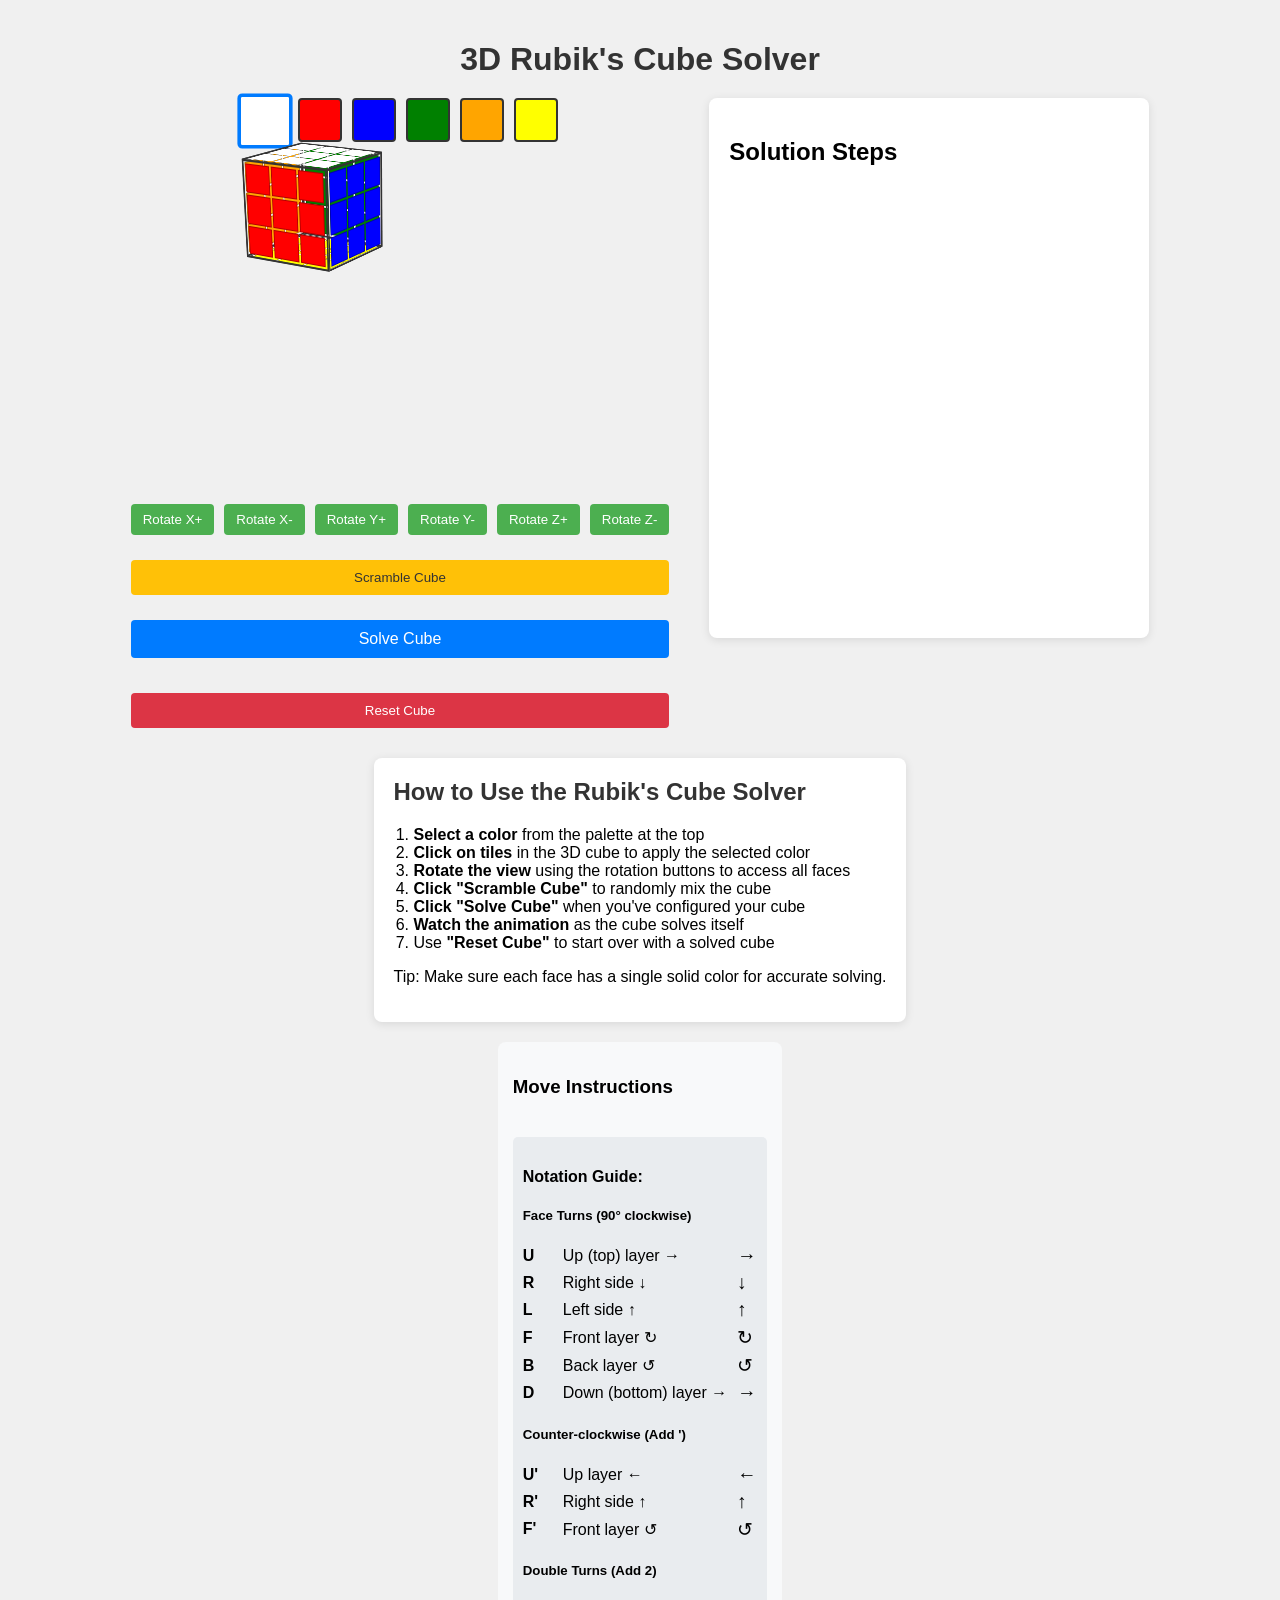
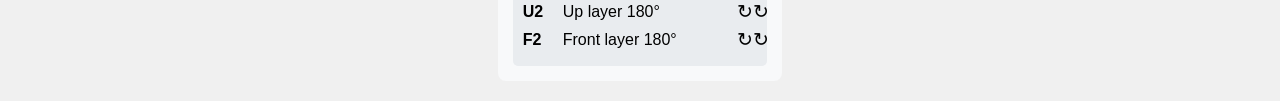
==== commit 898b088e: "commit 03.1" ====
--- a/assignment/src/main/resources/static/index.html
+++ b/assignment/src/main/resources/static/index.html
@@ -494,6 +494,7 @@
             let currentRotationZ = 0;
             let isSolving = false;
             let animationTimeout = null;
+            let scrambleHistory = [];
             
             // Initialize cube colors (default solved state)
             const defaultColors = {
@@ -511,8 +512,6 @@
             colorOptions.forEach(option => {
                 option.addEventListener('click', () => {
                     currentColor = option.dataset.color;
-                    
-                    // Update selected state
                     colorOptions.forEach(opt => opt.classList.remove('selected'));
                     option.classList.add('selected');
                 });
@@ -525,11 +524,7 @@
                     
                     const face = tile.parentElement.dataset.face;
                     const pos = tile.dataset.pos;
-                    
-                    // Update tile color
                     tile.style.backgroundColor = currentColor;
-                    
-                    // Update cube state
                     cubeState[face][pos] = currentColor;
                 });
             });
@@ -542,24 +537,12 @@
                     const rotation = btn.dataset.rotate;
                     
                     switch (rotation) {
-                        case 'x':
-                            currentRotationX += 20;
-                            break;
-                        case 'x-':
-                            currentRotationX -= 20;
-                            break;
-                        case 'y':
-                            currentRotationY += 20;
-                            break;
-                        case 'y-':
-                            currentRotationY -= 20;
-                            break;
-                        case 'z':
-                            currentRotationZ += 20;
-                            break;
-                        case 'z-':
-                            currentRotationZ -= 20;
-                            break;
+                        case 'x': currentRotationX += 20; break;
+                        case 'x-': currentRotationX -= 20; break;
+                        case 'y': currentRotationY += 20; break;
+                        case 'y-': currentRotationY -= 20; break;
+                        case 'z': currentRotationZ += 20; break;
+                        case 'z-': currentRotationZ -= 20; break;
                     }
                     
                     updateCubeRotation();
@@ -574,147 +557,141 @@
                 `;
             }
             
-            // Scramble button
-            scrambleBtn.addEventListener('click', () => {
+            // Scramble button - now calls backend
+            scrambleBtn.addEventListener('click', async () => {
                 if (isSolving) return;
                 
-                const moves = ['U', 'U\'', 'U2', 'D', 'D\'', 'D2', 'R', 'R\'', 'R2', 'L', 'L\'', 'L2', 'F', 'F\'', 'F2', 'B', 'B\'', 'B2'];
-                const scrambleMoves = [];
-                
-                // Generate 20 random moves
-                for (let i = 0; i < 20; i++) {
-                    const randomMove = moves[Math.floor(Math.random() * moves.length)];
-                    scrambleMoves.push(randomMove);
+                try {
+                    isSolving = true;
+                    scrambleBtn.disabled = true;
+                    solvingStatus.style.display = 'block';
+                    solvingStatus.textContent = 'Generating scramble...';
+                    
+                    const response = await fetch('http://localhost:8080/api/cube/scramble?length=20');
+                    if (!response.ok) {
+                        throw new Error('Failed to generate scramble');
+                    }
+                    
+                    const result = await response.json();
+                    scrambleHistory = result.scramble;
+                    
+                    solvingStatus.textContent = 'Applying scramble...';
+                    displaySolution(scrambleHistory);
+                    animateSolution(scrambleHistory);
+                    
+                } catch (error) {
+                    console.error('Scramble error:', error);
+                    solvingStatus.textContent = `Error: ${error.message}`;
+                } finally {
+                    isSolving = false;
+                    scrambleBtn.disabled = false;
                 }
-                
-                // Apply scramble moves with animation
-                animateSolution(scrambleMoves);
             });
             
-// Add this near the top with other variable declarations
-let scrambleHistory = [];
+            // Solve button - calls backend
+            solveBtn.addEventListener('click', async () => {
+                if (isSolving) return;
+                
+                // If we have scramble history, reverse those moves first
+                if (scrambleHistory.length > 0) {
+                    try {
+                        isSolving = true;
+                        solveBtn.disabled = true;
+                        solvingStatus.style.display = 'block';
+                        solvingStatus.textContent = 'Solving scramble...';
+                        
+                        const response = await fetch('http://localhost:8080/api/cube/solve-scramble', {
+                            method: 'POST'
+                        });
+                        
+                        if (!response.ok) {
+                            throw new Error('Failed to solve scramble');
+                        }
+                        
+                        const result = await response.json();
+                        solvingStatus.textContent = 'Solution found!';
+                        displaySolution(result.solution);
+                        animateSolution(result.solution);
+                        scrambleHistory = [];
+                        
+                    } catch (error) {
+                        console.error('Solve error:', error);
+                        solvingStatus.textContent = `Error: ${error.message}`;
+                    } finally {
+                        isSolving = false;
+                        solveBtn.disabled = false;
+                    }
+                    return;
+                }
+                
+                // Otherwise use the algorithm solver
+                try {
+                    isSolving = true;
+                    solveBtn.disabled = true;
+                    progressContainer.style.display = 'block';
+                    solvingStatus.style.display = 'block';
+                    solvingStatus.textContent = 'Initializing...';
 
-// Update the scramble button handler
-scrambleBtn.addEventListener('click', () => {
-    if (isSolving) return;
-    
-    scrambleHistory = []; // Reset history
-    const moves = ['U', 'U\'', 'U2', 'D', 'D\'', 'D2', 'R', 'R\'', 'R2', 'L', 'L\'', 'L2', 'F', 'F\'', 'F2', 'B', 'B\'', 'B2'];
-    
-    // Generate 20 random moves
-    for (let i = 0; i < 20; i++) {
-        const randomMove = moves[Math.floor(Math.random() * moves.length)];
-        scrambleHistory.push(randomMove);
-    }
-    
-    // Apply scramble moves with animation
-    animateSolution(scrambleHistory);
-});
+                    // Validate cube state
+                    solvingStatus.textContent = 'Validating cube...';
+                    const cubeFaces = [
+                        cubeState.front,
+                        cubeState.right,
+                        cubeState.back, 
+                        cubeState.left,
+                        cubeState.top,
+                        cubeState.bottom
+                    ];
 
-// Update the solve button handler to reverse scramble moves if we have history
-solveBtn.addEventListener('click', async () => {
-    if (isSolving) return;
-    
-    // If we have scramble history, reverse those moves first
-    if (scrambleHistory.length > 0) {
-        const reverseMoves = [...scrambleHistory].reverse().map(move => {
-            if (move.endsWith('\'')) return move.replace('\'', '');
-            if (move.endsWith('2')) return move;
-            return move + '\'';
-        });
-        
-        displaySolution(reverseMoves);
-        animateSolution(reverseMoves);
-        scrambleHistory = []; // Clear history after solving
-        return;
-    }
-    
-    // Otherwise use the algorithm solver
-    try {
-        isSolving = true;
-        solveBtn.disabled = true;
-        progressContainer.style.display = 'block';
-        solvingStatus.style.display = 'block';
-        solvingStatus.textContent = 'Initializing...';
+                    if (!validateCubeState(cubeFaces)) {
+                        throw new Error('Invalid cube configuration');
+                    }
 
-        // Validate cube state
-        solvingStatus.textContent = 'Validating cube...';
-        const cubeFaces = [
-            cubeState.front,
-            cubeState.right,
-            cubeState.back, 
-            cubeState.left,
-            cubeState.top,
-            cubeState.bottom
-        ];
+                    solvingStatus.textContent = 'Solving cube...';
+                    
+                    const response = await fetch('http://localhost:8080/api/cube/solve', {
+                        method: 'POST',
+                        headers: {
+                            'Content-Type': 'application/json',
+                        },
+                        body: JSON.stringify(cubeFaces)
+                    });
 
-        if (!validateCubeState(cubeFaces)) {
-            throw new Error('Invalid cube configuration');
-        }
+                    if (!response.ok) {
+                        const errorData = await response.json().catch(() => ({}));
+                        throw new Error(errorData.error || `Server error: ${response.status}`);
+                    }
 
-        solvingStatus.textContent = 'Solving cube...';
-        
-        const response = await fetch('http://localhost:8080/api/cube/solve', {
-            method: 'POST',
-            headers: {
-                'Content-Type': 'application/json',
-            },
-            body: JSON.stringify(cubeFaces)
-        });
+                    const result = await response.json();
+                    
+                    if (!result.solution) {
+                        throw new Error('No solution returned from server');
+                    }
 
-        if (!response.ok) {
-            const errorData = await response.json().catch(() => ({}));
-            throw new Error(errorData.error || `Server error: ${response.status}`);
-        }
-
-        const result = await response.json();
-        
-        if (!result.solution) {
-            throw new Error('No solution returned from server');
-        }
-
-        solvingStatus.textContent = 'Solution found!';
-        displaySolution(result.solution);
-        
-    } catch (error) {
-        console.error('Solving error:', error);
-        solvingStatus.innerHTML = `
-            <div style="color: red;">
-                <strong>Error:</strong> ${error.message}
-                <div style="margin-top: 10px; font-size: 0.9em;">
-                    <p>Please ensure:</p>
-                    <ul>
-                        <li>Java backend is running</li>
-                        <li>No errors in backend console</li>
-                        <li>Correct port (8080) is used</li>
-                    </ul>
-                </div>
-            </div>
-        `;
-    } finally {
-        isSolving = false;
-        solveBtn.disabled = false;
-    }
-});
-
-// Update the tile coloring to include console.log
-tiles.forEach(tile => {
-    tile.addEventListener('click', () => {
-        if (isSolving) return;
-        
-        const face = tile.parentElement.dataset.face;
-        const pos = tile.dataset.pos;
-        
-        // Update tile color
-        tile.style.backgroundColor = currentColor;
-        
-        // Update cube state
-        cubeState[face][pos] = currentColor;
-        
-        // Log the change to console
-        console.log(`Set ${face} face, position ${pos} to ${currentColor}`);
-    });
-});
+                    solvingStatus.textContent = 'Solution found!';
+                    displaySolution(result.solution);
+                    animateSolution(result.solution);
+                    
+                } catch (error) {
+                    console.error('Solving error:', error);
+                    solvingStatus.innerHTML = `
+                        <div style="color: red;">
+                            <strong>Error:</strong> ${error.message}
+                            <div style="margin-top: 10px; font-size: 0.9em;">
+                                <p>Please ensure:</p>
+                                <ul>
+                                    <li>Java backend is running</li>
+                                    <li>No errors in backend console</li>
+                                    <li>Correct port (8080) is used</li>
+                                </ul>
+                            </div>
+                        </div>
+                    `;
+                } finally {
+                    isSolving = false;
+                    solveBtn.disabled = false;
+                }
+            });
             
             // Reset button
             resetBtn.addEventListener('click', () => {
@@ -744,6 +721,7 @@
                 document.getElementById('moves-container').innerHTML = '';
                 progressContainer.style.display = 'none';
                 solvingStatus.style.display = 'none';
+                scrambleHistory = [];
             });
             
             function validateCubeState(cubeFaces) {
@@ -805,9 +783,6 @@
                     stepElement.textContent = `Step ${index + 1}: ${step} (${getMoveDescription(step)})`;
                     solutionStepsElement.appendChild(stepElement);
                 });
-                
-                // Animate solution
-                animateSolution(steps);
             }
             
             function animateSolution(steps) {
@@ -860,109 +835,101 @@
             }
             
             function applyMoveToVisualCube(move) {
-    // Create a deep copy of the current cube state
-    const newState = JSON.parse(JSON.stringify(cubeState));
-    
-    // Apply the move to the new state
-    const faceMap = {
-        'U': 'top', 'D': 'bottom', 'F': 'front',
-        'B': 'back', 'R': 'right', 'L': 'left'
-    };
-    
-    const face = move.charAt(0);
-    const faceName = faceMap[face];
-    const isClockwise = !move.includes("'");
-    const isDouble = move.includes("2");
-    
-    // Rotate the face
-    rotateFaceInState(newState, faceName, isClockwise);
-    
-    // For double moves, rotate again
-    if (isDouble) {
-        rotateFaceInState(newState, faceName, isClockwise);
-    }
-    
-    // Update the cube state
-    cubeState = newState;
-    
-    // Update the visual cube
-    updateCubeVisuals();
-    
-    // Also rotate the view to show the move better
-    if (face === 'U') currentRotationY += 90;
-    if (face === 'D') currentRotationY -= 90;
-    if (face === 'R') currentRotationX -= 90;
-    if (face === 'L') currentRotationX += 90;
-    if (face === 'F') currentRotationZ += 90;
-    if (face === 'B') currentRotationZ -= 90;
-    updateCubeRotation();
-}
-
-function rotateFaceInState(state, face, clockwise) {
-    const faceData = state[face];
-    const rotated = new Array(9);
-    
-    if (clockwise) {
-        // Clockwise rotation
-        rotated[0] = faceData[6];
-        rotated[1] = faceData[3];
-        rotated[2] = faceData[0];
-        rotated[3] = faceData[7];
-        rotated[4] = faceData[4];
-        rotated[5] = faceData[1];
-        rotated[6] = faceData[8];
-        rotated[7] = faceData[5];
-        rotated[8] = faceData[2];
-    } else {
-        // Counter-clockwise rotation
-        rotated[0] = faceData[2];
-        rotated[1] = faceData[5];
-        rotated[2] = faceData[8];
-        rotated[3] = faceData[1];
-        rotated[4] = faceData[4];
-        rotated[5] = faceData[7];
-        rotated[6] = faceData[0];
-        rotated[7] = faceData[3];
-        rotated[8] = faceData[6];
-    }
-    
-    // Update the face
-    state[face] = rotated;
-    
-    // Rotate adjacent edges
-    rotateAdjacentEdgesInState(state, face, clockwise);
-}
-
-function rotateAdjacentEdgesInState(state, face, clockwise) {
-    // This needs to properly handle all edge pieces for each face rotation
-    // Here's a simplified version that works for basic cases
-    
-    if (face === 'front') {
-        const tempTop = [...state.top].slice(6, 9);
-        const tempRight = [state.right[0], state.right[3], state.right[6]];
-        const tempBottom = [...state.bottom].slice(0, 3);
-        const tempLeft = [state.left[2], state.left[5], state.left[8]];
-        
-        if (clockwise) {
-            // Front clockwise affects top, right, bottom, left
-            for (let i = 0; i < 3; i++) {
-                state.right[i*3] = tempTop[i];
-                state.bottom[i] = tempRight[2-i];
-                state.left[(i+1)*3-1] = tempBottom[i];
-                state.top[6+i] = tempLeft[2-i];
+                const newState = JSON.parse(JSON.stringify(cubeState));
+                const faceMap = {
+                    'U': 'top', 'D': 'bottom', 'F': 'front',
+                    'B': 'back', 'R': 'right', 'L': 'left'
+                };
+                
+                const face = move.charAt(0);
+                const faceName = faceMap[face];
+                const isClockwise = !move.includes("'");
+                const isDouble = move.includes("2");
+                
+                // Rotate the face
+                rotateFaceInState(newState, faceName, isClockwise);
+                
+                // For double moves, rotate again
+                if (isDouble) {
+                    rotateFaceInState(newState, faceName, isClockwise);
+                }
+                
+                // Update the cube state
+                cubeState = newState;
+                
+                // Update the visual cube
+                updateCubeVisuals();
+                
+                // Also rotate the view to show the move better
+                if (face === 'U') currentRotationY += 90;
+                if (face === 'D') currentRotationY -= 90;
+                if (face === 'R') currentRotationX -= 90;
+                if (face === 'L') currentRotationX += 90;
+                if (face === 'F') currentRotationZ += 90;
+                if (face === 'B') currentRotationZ -= 90;
+                updateCubeRotation();
             }
-        } else {
-            // Front counter-clockwise
-            for (let i = 0; i < 3; i++) {
-                state.left[(i+1)*3-1] = tempTop[2-i];
-                state.bottom[i] = tempLeft[i];
-                state.right[i*3] = tempBottom[2-i];
-                state.top[6+i] = tempRight[i];
+            
+            function rotateFaceInState(state, face, clockwise) {
+                const faceData = state[face];
+                const rotated = new Array(9);
+                
+                if (clockwise) {
+                    // Clockwise rotation
+                    rotated[0] = faceData[6];
+                    rotated[1] = faceData[3];
+                    rotated[2] = faceData[0];
+                    rotated[3] = faceData[7];
+                    rotated[4] = faceData[4];
+                    rotated[5] = faceData[1];
+                    rotated[6] = faceData[8];
+                    rotated[7] = faceData[5];
+                    rotated[8] = faceData[2];
+                } else {
+                    // Counter-clockwise rotation
+                    rotated[0] = faceData[2];
+                    rotated[1] = faceData[5];
+                    rotated[2] = faceData[8];
+                    rotated[3] = faceData[1];
+                    rotated[4] = faceData[4];
+                    rotated[5] = faceData[7];
+                    rotated[6] = faceData[0];
+                    rotated[7] = faceData[3];
+                    rotated[8] = faceData[6];
+                }
+                
+                // Update the face
+                state[face] = rotated;
+                
+                // Rotate adjacent edges
+                rotateAdjacentEdgesInState(state, face, clockwise);
             }
-        }
-    }
-    // Similar logic needed for other faces...
-}
+            
+            function rotateAdjacentEdgesInState(state, face, clockwise) {
+                if (face === 'front') {
+                    const tempTop = [...state.top].slice(6, 9);
+                    const tempRight = [state.right[0], state.right[3], state.right[6]];
+                    const tempBottom = [...state.bottom].slice(0, 3);
+                    const tempLeft = [state.left[2], state.left[5], state.left[8]];
+                    
+                    if (clockwise) {
+                        for (let i = 0; i < 3; i++) {
+                            state.right[i*3] = tempTop[i];
+                            state.bottom[i] = tempRight[2-i];
+                            state.left[(i+1)*3-1] = tempBottom[i];
+                            state.top[6+i] = tempLeft[2-i];
+                        }
+                    } else {
+                        for (let i = 0; i < 3; i++) {
+                            state.left[(i+1)*3-1] = tempTop[2-i];
+                            state.bottom[i] = tempLeft[i];
+                            state.right[i*3] = tempBottom[2-i];
+                            state.top[6+i] = tempRight[i];
+                        }
+                    }
+                }
+                // Similar logic needed for other faces...
+            }
             
             function updateCubeVisuals() {
                 tiles.forEach(tile => {
@@ -974,18 +941,10 @@
             
             function getMoveArrow(move) {
                 const arrows = {
-                    'U': '→',
-                    'U\'': '←',
-                    'U2': '↻',
-                    'R': '↓',
-                    'R\'': '↑',
-                    'L': '↑',
-                    'L\'': '↓',
-                    'F': '↷',
-                    'F\'': '↶',
-                    'B': '↶',
-                    'B\'': '↷',
-                    'D': '→',
+                    'U': '→', 'U\'': '←', 'U2': '↻',
+                    'R': '↓', 'R\'': '↑', 'L': '↑',
+                    'L\'': '↓', 'F': '↷', 'F\'': '↶',
+                    'B': '↶', 'B\'': '↷', 'D': '→',
                     'D\'': '←'
                 };
                 return arrows[move] || '';
@@ -993,18 +952,10 @@
             
             function getMoveDescription(move) {
                 const descriptions = {
-                    'U': 'Top clockwise',
-                    'U\'': 'Top counter-clockwise',
-                    'U2': 'Top 180°',
-                    'R': 'Right down',
-                    'R\'': 'Right up',
-                    'L': 'Left up',
-                    'L\'': 'Left down',
-                    'F': 'Front away',
-                    'F\'': 'Front toward',
-                    'B': 'Back toward',
-                    'B\'': 'Back away',
-                    'D': 'Bottom clockwise',
+                    'U': 'Top clockwise', 'U\'': 'Top counter-clockwise', 'U2': 'Top 180°',
+                    'R': 'Right down', 'R\'': 'Right up', 'L': 'Left up',
+                    'L\'': 'Left down', 'F': 'Front away', 'F\'': 'Front toward',
+                    'B': 'Back toward', 'B\'': 'Back away', 'D': 'Bottom clockwise',
                     'D\'': 'Bottom counter-clockwise'
                 };
                 return descriptions[move] || 'Unknown move';
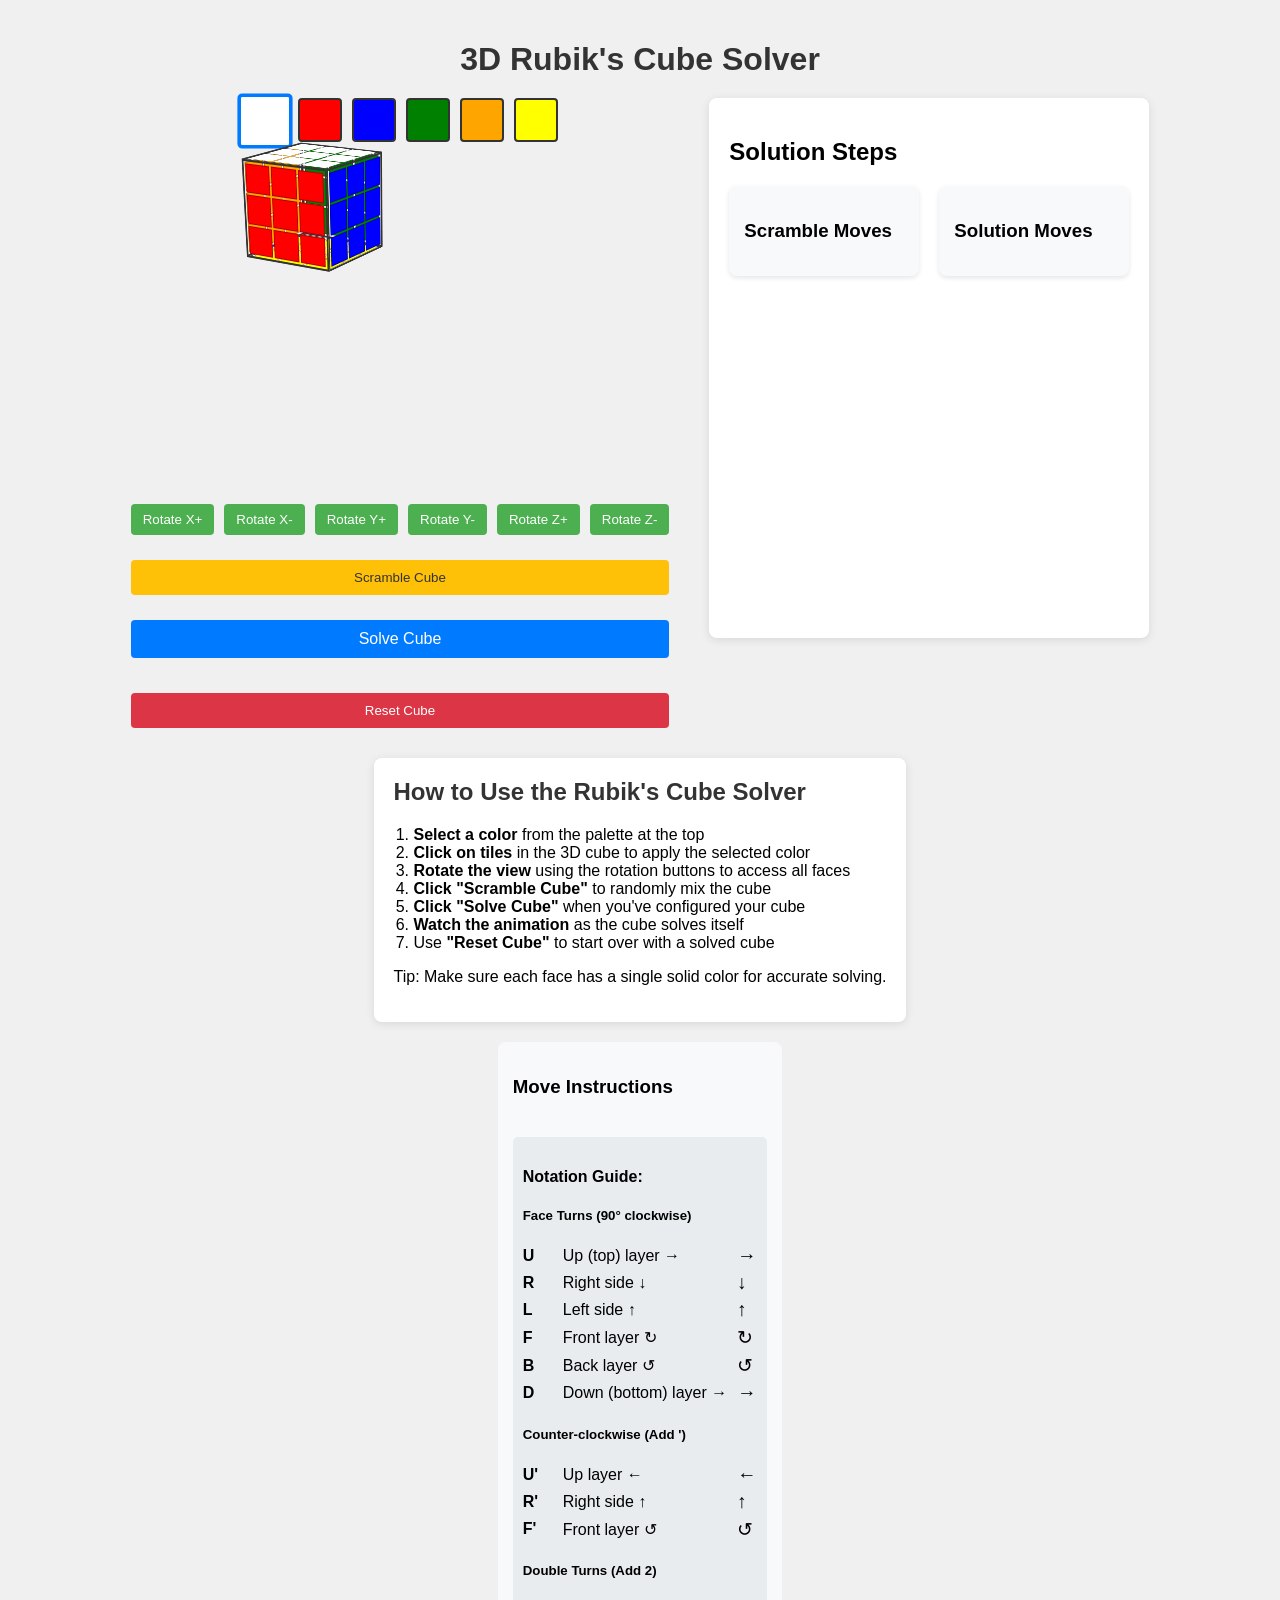
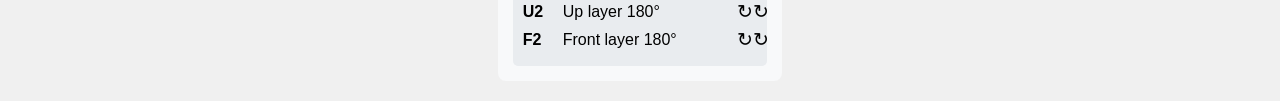
==== commit 7cd06b8c: "Scramble Cube button" ====
--- a/assignment/src/main/resources/static/index.html
+++ b/assignment/src/main/resources/static/index.html
@@ -2,273 +2,9 @@
 <html lang="en">
 <head>
     <meta charset="UTF-8">
+    <meta name="viewport" content="width=device-width, initial-scale=1.0">
     <title>3D Rubik's Cube Solver</title>
-    <style>
-        body {
-            font-family: Arial, sans-serif;
-            display: flex;
-            flex-direction: column;
-            align-items: center;
-            min-height: 100vh;
-            margin: 0;
-            background-color: #f0f0f0;
-            padding: 20px;
-        }
-        
-        h1 {
-            color: #333;
-            margin-bottom: 20px;
-        }
-        
-        .container {
-            display: flex;
-            flex-wrap: wrap;
-            justify-content: center;
-            gap: 40px;
-            max-width: 1200px;
-        }
-        
-        .cube-section {
-            display: flex;
-            flex-direction: column;
-            align-items: center;
-        }
-        
-        .color-palette {
-            display: flex;
-            gap: 10px;
-            margin-bottom: 20px;
-        }
-        
-        .color-option {
-            width: 40px;
-            height: 40px;
-            border: 2px solid #333;
-            border-radius: 4px;
-            cursor: pointer;
-            transition: transform 0.2s;
-        }
-        
-        .color-option:hover {
-            transform: scale(1.1);
-        }
-        
-        .color-option.selected {
-            transform: scale(1.2);
-            border: 3px solid #007bff;
-        }
-        
-        .scene {
-            width: 300px;
-            height: 300px;
-            perspective: 1000px;
-            margin-bottom: 20px;
-        }
-        
-        .cube {
-            width: 100%;
-            height: 100%;
-            position: relative;
-            transform-style: preserve-3d;
-            transform: rotateX(-20deg) rotateY(-30deg);
-            transition: transform 1s;
-        }
-        
-        .face {
-            position: absolute;
-            width: 100px;
-            height: 100px;
-            border: 2px solid #333;
-            display: grid;
-            grid-template-columns: repeat(3, 1fr);
-            grid-template-rows: repeat(3, 1fr);
-            gap: 2px;
-            padding: 2px;
-            box-sizing: border-box;
-        }
-        
-        .tile {
-            border: 1px solid rgba(0, 0, 0, 0.3);
-            cursor: pointer;
-        }
-        
-        .front { transform: translateZ(50px); }
-        .back { transform: rotateY(180deg) translateZ(50px); }
-        .right { transform: rotateY(90deg) translateZ(50px); }
-        .left { transform: rotateY(-90deg) translateZ(50px); }
-        .top { transform: rotateX(90deg) translateZ(50px); }
-        .bottom { transform: rotateX(-90deg) translateZ(50px); }
-        
-        .controls {
-            display: flex;
-            flex-direction: column;
-            gap: 15px;
-            margin-top: 20px;
-        }
-        
-        .rotation-controls {
-            display: flex;
-            flex-wrap: wrap;
-            gap: 10px;
-            justify-content: center;
-        }
-        
-        .rotation-btn {
-            padding: 8px 12px;
-            background-color: #4CAF50;
-            color: white;
-            border: none;
-            border-radius: 4px;
-            cursor: pointer;
-        }
-        
-        .solve-btn {
-            padding: 10px 20px;
-            background-color: #007bff;
-            color: white;
-            border: none;
-            border-radius: 4px;
-            cursor: pointer;
-            font-size: 16px;
-            margin-top: 10px;
-        }
-        
-        .solution-section {
-            width: 400px;
-            max-height: 500px;
-            overflow-y: auto;
-            background-color: white;
-            padding: 20px;
-            border-radius: 8px;
-            box-shadow: 0 2px 10px rgba(0, 0, 0, 0.1);
-        }
-        
-        .solution-step {
-            padding: 8px 0;
-            border-bottom: 1px solid #eee;
-        }
-        
-        .current-step {
-            background-color: #e6f7ff;
-            font-weight: bold;
-        }
-        
-        .reset-btn {
-            padding: 10px 20px;
-            background-color: #dc3545;
-            color: white;
-            border: none;
-            border-radius: 4px;
-            cursor: pointer;
-            margin-top: 20px;
-        }
-        
-        .scramble-btn {
-            padding: 10px 20px;
-            background-color: #ffc107;
-            color: #333;
-            border: none;
-            border-radius: 4px;
-            cursor: pointer;
-            margin-top: 10px;
-        }
-        
-        .instructions {
-            background-color: white;
-            padding: 20px;
-            border-radius: 8px;
-            box-shadow: 0 2px 10px rgba(0, 0, 0, 0.1);
-            margin-top: 30px;
-            max-width: 800px;
-        }
-        
-        .instructions h2 {
-            color: #333;
-            margin-top: 0;
-        }
-        
-        .instructions ol {
-            padding-left: 20px;
-        }
-        
-        .solution-instructions {
-            margin-top: 20px;
-            padding: 15px;
-            background: #f8f9fa;
-            border-radius: 8px;
-        }
-        
-        .moves-container {
-            display: flex;
-            flex-wrap: wrap;
-            gap: 8px;
-            margin: 15px 0;
-        }
-        
-        .move-chip {
-            padding: 8px 12px;
-            background: #e9ecef;
-            border-radius: 20px;
-            font-weight: bold;
-            display: flex;
-            align-items: center;
-        }
-        
-        .move-chip .move-arrow {
-            margin-left: 5px;
-            color: #6c757d;
-        }
-        
-        .instruction-key {
-            margin-top: 20px;
-            padding: 10px;
-            background: #e9ecef;
-            border-radius: 5px;
-        }
-        
-        .notation-item {
-            display: flex;
-            align-items: center;
-            margin: 5px 0;
-        }
-        
-        .notation-symbol {
-            font-weight: bold;
-            width: 30px;
-        }
-        
-        .notation-meaning {
-            flex: 1;
-            margin: 0 10px;
-        }
-        
-        .notation-arrow {
-            font-size: 1.2em;
-            width: 20px;
-        }
-        
-        .progress-container {
-            width: 100%;
-            background-color: #e9ecef;
-            border-radius: 4px;
-            margin: 10px 0;
-            display: none;
-        }
-        
-        .progress-bar {
-            height: 20px;
-            background-color: #28a745;
-            border-radius: 4px;
-            width: 0%;
-            transition: width 0.3s;
-        }
-        
-        .solving-status {
-            margin-top: 10px;
-            font-weight: bold;
-            display: none;
-        }
-    </style>
+    <link rel="stylesheet" href="css/style.css">
 </head>
 <body>
     <h1>3D Rubik's Cube Solver</h1>
@@ -375,10 +111,21 @@
                 <div class="solving-status" id="solving-status"></div>
             </div>
         </div>
-        
         <div class="solution-section">
             <h2>Solution Steps</h2>
             <div id="solution-steps"></div>
+            
+            <!-- Add the moves display containers here -->
+            <div class="moves-display">
+                <div class="moves-panel" id="scramble-moves-container">
+                    <h3>Scramble Moves</h3>
+                    <div class="moves-list" id="scramble-moves-list"></div>
+                </div>
+                <div class="moves-panel" id="solution-moves-container">
+                    <h3>Solution Moves</h3>
+                    <div class="moves-list" id="solution-moves-list"></div>
+                </div>
+            </div>
         </div>
     </div>
     
@@ -474,500 +221,6 @@
         </div>
     </div>
 
-    <script>
-        document.addEventListener('DOMContentLoaded', () => {
-            const cubeElement = document.getElementById('cube');
-            const colorOptions = document.querySelectorAll('.color-option');
-            const tiles = document.querySelectorAll('.tile');
-            const solveBtn = document.getElementById('solve-btn');
-            const resetBtn = document.getElementById('reset-btn');
-            const scrambleBtn = document.getElementById('scramble-btn');
-            const rotationBtns = document.querySelectorAll('.rotation-btn');
-            const solutionStepsElement = document.getElementById('solution-steps');
-            const progressContainer = document.getElementById('progress-container');
-            const progressBar = document.getElementById('progress-bar');
-            const solvingStatus = document.getElementById('solving-status');
-            
-            let currentColor = 'white';
-            let currentRotationX = -20;
-            let currentRotationY = -30;
-            let currentRotationZ = 0;
-            let isSolving = false;
-            let animationTimeout = null;
-            let scrambleHistory = [];
-            
-            // Initialize cube colors (default solved state)
-            const defaultColors = {
-                front: Array(9).fill('red'),
-                back: Array(9).fill('green'),
-                right: Array(9).fill('blue'),
-                left: Array(9).fill('orange'),
-                top: Array(9).fill('white'),
-                bottom: Array(9).fill('yellow')
-            };
-            
-            let cubeState = JSON.parse(JSON.stringify(defaultColors));
-            
-            // Color selection
-            colorOptions.forEach(option => {
-                option.addEventListener('click', () => {
-                    currentColor = option.dataset.color;
-                    colorOptions.forEach(opt => opt.classList.remove('selected'));
-                    option.classList.add('selected');
-                });
-            });
-            
-            // Tile coloring
-            tiles.forEach(tile => {
-                tile.addEventListener('click', () => {
-                    if (isSolving) return;
-                    
-                    const face = tile.parentElement.dataset.face;
-                    const pos = tile.dataset.pos;
-                    tile.style.backgroundColor = currentColor;
-                    cubeState[face][pos] = currentColor;
-                });
-            });
-            
-            // Rotation controls
-            rotationBtns.forEach(btn => {
-                btn.addEventListener('click', () => {
-                    if (isSolving) return;
-                    
-                    const rotation = btn.dataset.rotate;
-                    
-                    switch (rotation) {
-                        case 'x': currentRotationX += 20; break;
-                        case 'x-': currentRotationX -= 20; break;
-                        case 'y': currentRotationY += 20; break;
-                        case 'y-': currentRotationY -= 20; break;
-                        case 'z': currentRotationZ += 20; break;
-                        case 'z-': currentRotationZ -= 20; break;
-                    }
-                    
-                    updateCubeRotation();
-                });
-            });
-            
-            function updateCubeRotation() {
-                cubeElement.style.transform = `
-                    rotateX(${currentRotationX}deg)
-                    rotateY(${currentRotationY}deg)
-                    rotateZ(${currentRotationZ}deg)
-                `;
-            }
-            
-            // Scramble button - now calls backend
-            scrambleBtn.addEventListener('click', async () => {
-                if (isSolving) return;
-                
-                try {
-                    isSolving = true;
-                    scrambleBtn.disabled = true;
-                    solvingStatus.style.display = 'block';
-                    solvingStatus.textContent = 'Generating scramble...';
-                    
-                    const response = await fetch('http://localhost:8080/api/cube/scramble?length=20');
-                    if (!response.ok) {
-                        throw new Error('Failed to generate scramble');
-                    }
-                    
-                    const result = await response.json();
-                    scrambleHistory = result.scramble;
-                    
-                    solvingStatus.textContent = 'Applying scramble...';
-                    displaySolution(scrambleHistory);
-                    animateSolution(scrambleHistory);
-                    
-                } catch (error) {
-                    console.error('Scramble error:', error);
-                    solvingStatus.textContent = `Error: ${error.message}`;
-                } finally {
-                    isSolving = false;
-                    scrambleBtn.disabled = false;
-                }
-            });
-            
-            // Solve button - calls backend
-            solveBtn.addEventListener('click', async () => {
-                if (isSolving) return;
-                
-                // If we have scramble history, reverse those moves first
-                if (scrambleHistory.length > 0) {
-                    try {
-                        isSolving = true;
-                        solveBtn.disabled = true;
-                        solvingStatus.style.display = 'block';
-                        solvingStatus.textContent = 'Solving scramble...';
-                        
-                        const response = await fetch('http://localhost:8080/api/cube/solve-scramble', {
-                            method: 'POST'
-                        });
-                        
-                        if (!response.ok) {
-                            throw new Error('Failed to solve scramble');
-                        }
-                        
-                        const result = await response.json();
-                        solvingStatus.textContent = 'Solution found!';
-                        displaySolution(result.solution);
-                        animateSolution(result.solution);
-                        scrambleHistory = [];
-                        
-                    } catch (error) {
-                        console.error('Solve error:', error);
-                        solvingStatus.textContent = `Error: ${error.message}`;
-                    } finally {
-                        isSolving = false;
-                        solveBtn.disabled = false;
-                    }
-                    return;
-                }
-                
-                // Otherwise use the algorithm solver
-                try {
-                    isSolving = true;
-                    solveBtn.disabled = true;
-                    progressContainer.style.display = 'block';
-                    solvingStatus.style.display = 'block';
-                    solvingStatus.textContent = 'Initializing...';
-
-                    // Validate cube state
-                    solvingStatus.textContent = 'Validating cube...';
-                    const cubeFaces = [
-                        cubeState.front,
-                        cubeState.right,
-                        cubeState.back, 
-                        cubeState.left,
-                        cubeState.top,
-                        cubeState.bottom
-                    ];
-
-                    if (!validateCubeState(cubeFaces)) {
-                        throw new Error('Invalid cube configuration');
-                    }
-
-                    solvingStatus.textContent = 'Solving cube...';
-                    
-                    const response = await fetch('http://localhost:8080/api/cube/solve', {
-                        method: 'POST',
-                        headers: {
-                            'Content-Type': 'application/json',
-                        },
-                        body: JSON.stringify(cubeFaces)
-                    });
-
-                    if (!response.ok) {
-                        const errorData = await response.json().catch(() => ({}));
-                        throw new Error(errorData.error || `Server error: ${response.status}`);
-                    }
-
-                    const result = await response.json();
-                    
-                    if (!result.solution) {
-                        throw new Error('No solution returned from server');
-                    }
-
-                    solvingStatus.textContent = 'Solution found!';
-                    displaySolution(result.solution);
-                    animateSolution(result.solution);
-                    
-                } catch (error) {
-                    console.error('Solving error:', error);
-                    solvingStatus.innerHTML = `
-                        <div style="color: red;">
-                            <strong>Error:</strong> ${error.message}
-                            <div style="margin-top: 10px; font-size: 0.9em;">
-                                <p>Please ensure:</p>
-                                <ul>
-                                    <li>Java backend is running</li>
-                                    <li>No errors in backend console</li>
-                                    <li>Correct port (8080) is used</li>
-                                </ul>
-                            </div>
-                        </div>
-                    `;
-                } finally {
-                    isSolving = false;
-                    solveBtn.disabled = false;
-                }
-            });
-            
-            // Reset button
-            resetBtn.addEventListener('click', () => {
-                if (isSolving) {
-                    clearTimeout(animationTimeout);
-                    isSolving = false;
-                }
-                
-                // Reset cube state
-                cubeState = JSON.parse(JSON.stringify(defaultColors));
-                
-                // Reset visual tiles
-                tiles.forEach(tile => {
-                    const face = tile.parentElement.dataset.face;
-                    const pos = tile.dataset.pos;
-                    tile.style.backgroundColor = cubeState[face][pos];
-                });
-                
-                // Reset rotation
-                currentRotationX = -20;
-                currentRotationY = -30;
-                currentRotationZ = 0;
-                updateCubeRotation();
-                
-                // Clear solution
-                solutionStepsElement.innerHTML = '';
-                document.getElementById('moves-container').innerHTML = '';
-                progressContainer.style.display = 'none';
-                solvingStatus.style.display = 'none';
-                scrambleHistory = [];
-            });
-            
-            function validateCubeState(cubeFaces) {
-                // Check all tiles have colors
-                for (const face of cubeFaces) {
-                    for (const tile of face) {
-                        if (!tile || typeof tile !== 'string') {
-                            return false;
-                        }
-                    }
-                }
-                
-                // Count all colors to ensure we have exactly 9 of each
-                const colorCounts = {};
-                cubeFaces.flat().forEach(color => {
-                    colorCounts[color] = (colorCounts[color] || 0) + 1;
-                });
-                
-                // Standard cube colors
-                const expectedColors = ['white', 'red', 'blue', 'green', 'orange', 'yellow'];
-                
-                // Check we have exactly 9 of each expected color
-                for (const color of expectedColors) {
-                    if (colorCounts[color] !== 9) {
-                        return false;
-                    }
-                }
-                
-                return true;
-            }
-            
-            function displaySolution(steps) {
-                solutionStepsElement.innerHTML = '';
-                const movesContainer = document.getElementById('moves-container');
-                movesContainer.innerHTML = '';
-                
-                if (steps.length === 0) {
-                    solutionStepsElement.innerHTML = '<p>Cube is already solved!</p>';
-                    return;
-                }
-                
-                // Update progress bar
-                progressBar.style.width = '0%';
-                
-                // Create move chips
-                steps.forEach((step, index) => {
-                    const moveElement = document.createElement('div');
-                    moveElement.className = 'move-chip';
-                    moveElement.innerHTML = `
-                        <span class="move-symbol">${step}</span>
-                        <span class="move-arrow">${getMoveArrow(step)}</span>
-                    `;
-                    moveElement.dataset.index = index;
-                    movesContainer.appendChild(moveElement);
-                    
-                    // Add to solution steps
-                    const stepElement = document.createElement('div');
-                    stepElement.className = 'solution-step';
-                    stepElement.textContent = `Step ${index + 1}: ${step} (${getMoveDescription(step)})`;
-                    solutionStepsElement.appendChild(stepElement);
-                });
-            }
-            
-            function animateSolution(steps) {
-                if (steps.length === 0) return;
-                
-                isSolving = true;
-                solveBtn.disabled = true;
-                scrambleBtn.disabled = true;
-                progressContainer.style.display = 'block';
-                solvingStatus.style.display = 'block';
-                solvingStatus.textContent = 'Animating solution...';
-                
-                let currentStep = 0;
-                const totalSteps = steps.length;
-                const stepElements = document.querySelectorAll('.solution-step');
-                const moveChips = document.querySelectorAll('.move-chip');
-                
-                const animateStep = () => {
-                    if (currentStep >= totalSteps) {
-                        // Animation complete
-                        isSolving = false;
-                        solveBtn.disabled = false;
-                        scrambleBtn.disabled = false;
-                        solvingStatus.textContent = 'Cube solved!';
-                        return;
-                    }
-                    
-                    // Update progress
-                    const progress = (currentStep / totalSteps) * 100;
-                    progressBar.style.width = `${progress}%`;
-                    
-                    // Highlight current step
-                    stepElements.forEach((el, idx) => {
-                        el.classList.toggle('current-step', idx === currentStep);
-                    });
-                    
-                    // Highlight current move chip
-                    moveChips.forEach((chip, idx) => {
-                        chip.style.backgroundColor = idx === currentStep ? '#c3e6cb' : '#e9ecef';
-                    });
-                    
-                    // Apply move to cube visualization
-                    applyMoveToVisualCube(steps[currentStep]);
-                    
-                    currentStep++;
-                    animationTimeout = setTimeout(animateStep, 800);
-                };
-                
-                animateStep();
-            }
-            
-            function applyMoveToVisualCube(move) {
-                const newState = JSON.parse(JSON.stringify(cubeState));
-                const faceMap = {
-                    'U': 'top', 'D': 'bottom', 'F': 'front',
-                    'B': 'back', 'R': 'right', 'L': 'left'
-                };
-                
-                const face = move.charAt(0);
-                const faceName = faceMap[face];
-                const isClockwise = !move.includes("'");
-                const isDouble = move.includes("2");
-                
-                // Rotate the face
-                rotateFaceInState(newState, faceName, isClockwise);
-                
-                // For double moves, rotate again
-                if (isDouble) {
-                    rotateFaceInState(newState, faceName, isClockwise);
-                }
-                
-                // Update the cube state
-                cubeState = newState;
-                
-                // Update the visual cube
-                updateCubeVisuals();
-                
-                // Also rotate the view to show the move better
-                if (face === 'U') currentRotationY += 90;
-                if (face === 'D') currentRotationY -= 90;
-                if (face === 'R') currentRotationX -= 90;
-                if (face === 'L') currentRotationX += 90;
-                if (face === 'F') currentRotationZ += 90;
-                if (face === 'B') currentRotationZ -= 90;
-                updateCubeRotation();
-            }
-            
-            function rotateFaceInState(state, face, clockwise) {
-                const faceData = state[face];
-                const rotated = new Array(9);
-                
-                if (clockwise) {
-                    // Clockwise rotation
-                    rotated[0] = faceData[6];
-                    rotated[1] = faceData[3];
-                    rotated[2] = faceData[0];
-                    rotated[3] = faceData[7];
-                    rotated[4] = faceData[4];
-                    rotated[5] = faceData[1];
-                    rotated[6] = faceData[8];
-                    rotated[7] = faceData[5];
-                    rotated[8] = faceData[2];
-                } else {
-                    // Counter-clockwise rotation
-                    rotated[0] = faceData[2];
-                    rotated[1] = faceData[5];
-                    rotated[2] = faceData[8];
-                    rotated[3] = faceData[1];
-                    rotated[4] = faceData[4];
-                    rotated[5] = faceData[7];
-                    rotated[6] = faceData[0];
-                    rotated[7] = faceData[3];
-                    rotated[8] = faceData[6];
-                }
-                
-                // Update the face
-                state[face] = rotated;
-                
-                // Rotate adjacent edges
-                rotateAdjacentEdgesInState(state, face, clockwise);
-            }
-            
-            function rotateAdjacentEdgesInState(state, face, clockwise) {
-                if (face === 'front') {
-                    const tempTop = [...state.top].slice(6, 9);
-                    const tempRight = [state.right[0], state.right[3], state.right[6]];
-                    const tempBottom = [...state.bottom].slice(0, 3);
-                    const tempLeft = [state.left[2], state.left[5], state.left[8]];
-                    
-                    if (clockwise) {
-                        for (let i = 0; i < 3; i++) {
-                            state.right[i*3] = tempTop[i];
-                            state.bottom[i] = tempRight[2-i];
-                            state.left[(i+1)*3-1] = tempBottom[i];
-                            state.top[6+i] = tempLeft[2-i];
-                        }
-                    } else {
-                        for (let i = 0; i < 3; i++) {
-                            state.left[(i+1)*3-1] = tempTop[2-i];
-                            state.bottom[i] = tempLeft[i];
-                            state.right[i*3] = tempBottom[2-i];
-                            state.top[6+i] = tempRight[i];
-                        }
-                    }
-                }
-                // Similar logic needed for other faces...
-            }
-            
-            function updateCubeVisuals() {
-                tiles.forEach(tile => {
-                    const face = tile.parentElement.dataset.face;
-                    const pos = tile.dataset.pos;
-                    tile.style.backgroundColor = cubeState[face][pos];
-                });
-            }
-            
-            function getMoveArrow(move) {
-                const arrows = {
-                    'U': '→', 'U\'': '←', 'U2': '↻',
-                    'R': '↓', 'R\'': '↑', 'L': '↑',
-                    'L\'': '↓', 'F': '↷', 'F\'': '↶',
-                    'B': '↶', 'B\'': '↷', 'D': '→',
-                    'D\'': '←'
-                };
-                return arrows[move] || '';
-            }
-            
-            function getMoveDescription(move) {
-                const descriptions = {
-                    'U': 'Top clockwise', 'U\'': 'Top counter-clockwise', 'U2': 'Top 180°',
-                    'R': 'Right down', 'R\'': 'Right up', 'L': 'Left up',
-                    'L\'': 'Left down', 'F': 'Front away', 'F\'': 'Front toward',
-                    'B': 'Back toward', 'B\'': 'Back away', 'D': 'Bottom clockwise',
-                    'D\'': 'Bottom counter-clockwise'
-                };
-                return descriptions[move] || 'Unknown move';
-            }
-            
-            // Initialize tile colors
-            tiles.forEach(tile => {
-                const face = tile.parentElement.dataset.face;
-                const pos = tile.dataset.pos;
-                tile.style.backgroundColor = cubeState[face][pos];
-            });
-        });
-    </script>
+    <script src="js/app.js"></script>
 </body>
 </html>
--- a/assignment/src/main/resources/static/css/style.css
+++ b/assignment/src/main/resources/static/css/style.css
@@ -0,0 +1,324 @@
+body {
+    font-family: Arial, sans-serif;
+    display: flex;
+    flex-direction: column;
+    align-items: center;
+    min-height: 100vh;
+    margin: 0;
+    background-color: #f0f0f0;
+    padding: 20px;
+}
+
+h1 {
+    color: #333;
+    margin-bottom: 20px;
+}
+
+.container {
+    display: flex;
+    flex-wrap: wrap;
+    justify-content: center;
+    gap: 40px;
+    max-width: 1200px;
+}
+
+.cube-section {
+    display: flex;
+    flex-direction: column;
+    align-items: center;
+}
+
+.color-palette {
+    display: flex;
+    gap: 10px;
+    margin-bottom: 20px;
+}
+
+.color-option {
+    width: 40px;
+    height: 40px;
+    border: 2px solid #333;
+    border-radius: 4px;
+    cursor: pointer;
+    transition: transform 0.2s;
+}
+
+.color-option:hover {
+    transform: scale(1.1);
+}
+
+.color-option.selected {
+    transform: scale(1.2);
+    border: 3px solid #007bff;
+}
+
+.scene {
+    width: 300px;
+    height: 300px;
+    perspective: 1000px;
+    margin-bottom: 20px;
+}
+
+.cube {
+    width: 100%;
+    height: 100%;
+    position: relative;
+    transform-style: preserve-3d;
+    transform: rotateX(-20deg) rotateY(-30deg);
+    transition: transform 1s;
+}
+
+.face {
+    position: absolute;
+    width: 100px;
+    height: 100px;
+    border: 2px solid #333;
+    display: grid;
+    grid-template-columns: repeat(3, 1fr);
+    grid-template-rows: repeat(3, 1fr);
+    gap: 2px;
+    padding: 2px;
+    box-sizing: border-box;
+}
+
+.tile {
+    border: 1px solid rgba(0, 0, 0, 0.3);
+    cursor: pointer;
+}
+
+.front { transform: translateZ(50px); }
+.back { transform: rotateY(180deg) translateZ(50px); }
+.right { transform: rotateY(90deg) translateZ(50px); }
+.left { transform: rotateY(-90deg) translateZ(50px); }
+.top { transform: rotateX(90deg) translateZ(50px); }
+.bottom { transform: rotateX(-90deg) translateZ(50px); }
+
+.controls {
+    display: flex;
+    flex-direction: column;
+    gap: 15px;
+    margin-top: 20px;
+}
+
+.rotation-controls {
+    display: flex;
+    flex-wrap: wrap;
+    gap: 10px;
+    justify-content: center;
+}
+
+.rotation-btn {
+    padding: 8px 12px;
+    background-color: #4CAF50;
+    color: white;
+    border: none;
+    border-radius: 4px;
+    cursor: pointer;
+}
+
+.solve-btn {
+    padding: 10px 20px;
+    background-color: #007bff;
+    color: white;
+    border: none;
+    border-radius: 4px;
+    cursor: pointer;
+    font-size: 16px;
+    margin-top: 10px;
+}
+
+.solution-section {
+    width: 400px;
+    max-height: 500px;
+    overflow-y: auto;
+    background-color: white;
+    padding: 20px;
+    border-radius: 8px;
+    box-shadow: 0 2px 10px rgba(0, 0, 0, 0.1);
+}
+
+.solution-step {
+    padding: 8px 0;
+    border-bottom: 1px solid #eee;
+}
+
+.current-step {
+    background-color: #e6f7ff;
+    font-weight: bold;
+}
+
+.reset-btn {
+    padding: 10px 20px;
+    background-color: #dc3545;
+    color: white;
+    border: none;
+    border-radius: 4px;
+    cursor: pointer;
+    margin-top: 20px;
+}
+
+.scramble-btn {
+    padding: 10px 20px;
+    background-color: #ffc107;
+    color: #333;
+    border: none;
+    border-radius: 4px;
+    cursor: pointer;
+    margin-top: 10px;
+}
+
+.instructions {
+    background-color: white;
+    padding: 20px;
+    border-radius: 8px;
+    box-shadow: 0 2px 10px rgba(0, 0, 0, 0.1);
+    margin-top: 30px;
+    max-width: 800px;
+}
+
+.instructions h2 {
+    color: #333;
+    margin-top: 0;
+}
+
+.instructions ol {
+    padding-left: 20px;
+}
+
+.solution-instructions {
+    margin-top: 20px;
+    padding: 15px;
+    background: #f8f9fa;
+    border-radius: 8px;
+}
+
+.moves-container {
+    display: flex;
+    flex-wrap: wrap;
+    gap: 8px;
+    margin: 15px 0;
+}
+
+.move-chip {
+    padding: 8px 12px;
+    background: #e9ecef;
+    border-radius: 20px;
+    font-weight: bold;
+    display: flex;
+    align-items: center;
+}
+
+.move-chip .move-arrow {
+    margin-left: 5px;
+    color: #6c757d;
+}
+
+.instruction-key {
+    margin-top: 20px;
+    padding: 10px;
+    background: #e9ecef;
+    border-radius: 5px;
+}
+
+.notation-item {
+    display: flex;
+    align-items: center;
+    margin: 5px 0;
+}
+
+.notation-symbol {
+    font-weight: bold;
+    width: 30px;
+}
+
+.notation-meaning {
+    flex: 1;
+    margin: 0 10px;
+}
+
+.notation-arrow {
+    font-size: 1.2em;
+    width: 20px;
+}
+
+.progress-container {
+    width: 100%;
+    background-color: #e9ecef;
+    border-radius: 4px;
+    margin: 10px 0;
+    display: none;
+}
+
+.progress-bar {
+    height: 20px;
+    background-color: #28a745;
+    border-radius: 4px;
+    width: 0%;
+    transition: width 0.3s;
+}
+
+.solving-status {
+    margin-top: 10px;
+    font-weight: bold;
+    display: none;
+}
+
+.face-highlight {
+    box-shadow: 0 0 20px rgba(255, 255, 0, 0.7);
+    transition: box-shadow 0.3s ease;
+}
+.moves-display {
+    display: flex;
+    gap: 20px;
+    margin-top: 20px;
+}
+
+.moves-panel {
+    flex: 1;
+    background: #f8f9fa;
+    padding: 15px;
+    border-radius: 8px;
+    box-shadow: 0 2px 5px rgba(0,0,0,0.1);
+}
+
+.moves-list {
+    display: grid;
+    grid-template-columns: repeat(auto-fill, minmax(120px, 1fr));
+    gap: 8px;
+    margin-top: 10px;
+}
+
+.move-chip {
+    padding: 8px 12px;
+    background: #e9ecef;
+    border-radius: 4px;
+    display: flex;
+    align-items: center;
+    gap: 5px;
+    font-size: 0.9em;
+}
+
+.move-number {
+    font-weight: bold;
+    color: #6c757d;
+}
+
+.move-symbol {
+    font-weight: bold;
+    min-width: 20px;
+}
+
+.move-arrow {
+    margin: 0 5px;
+    color: #495057;
+}
+
+.move-desc {
+    font-size: 0.8em;
+    color: #6c757d;
+}
+
+.current-step {
+    background-color: #d4edda;
+    border-left: 3px solid #28a745;
+}
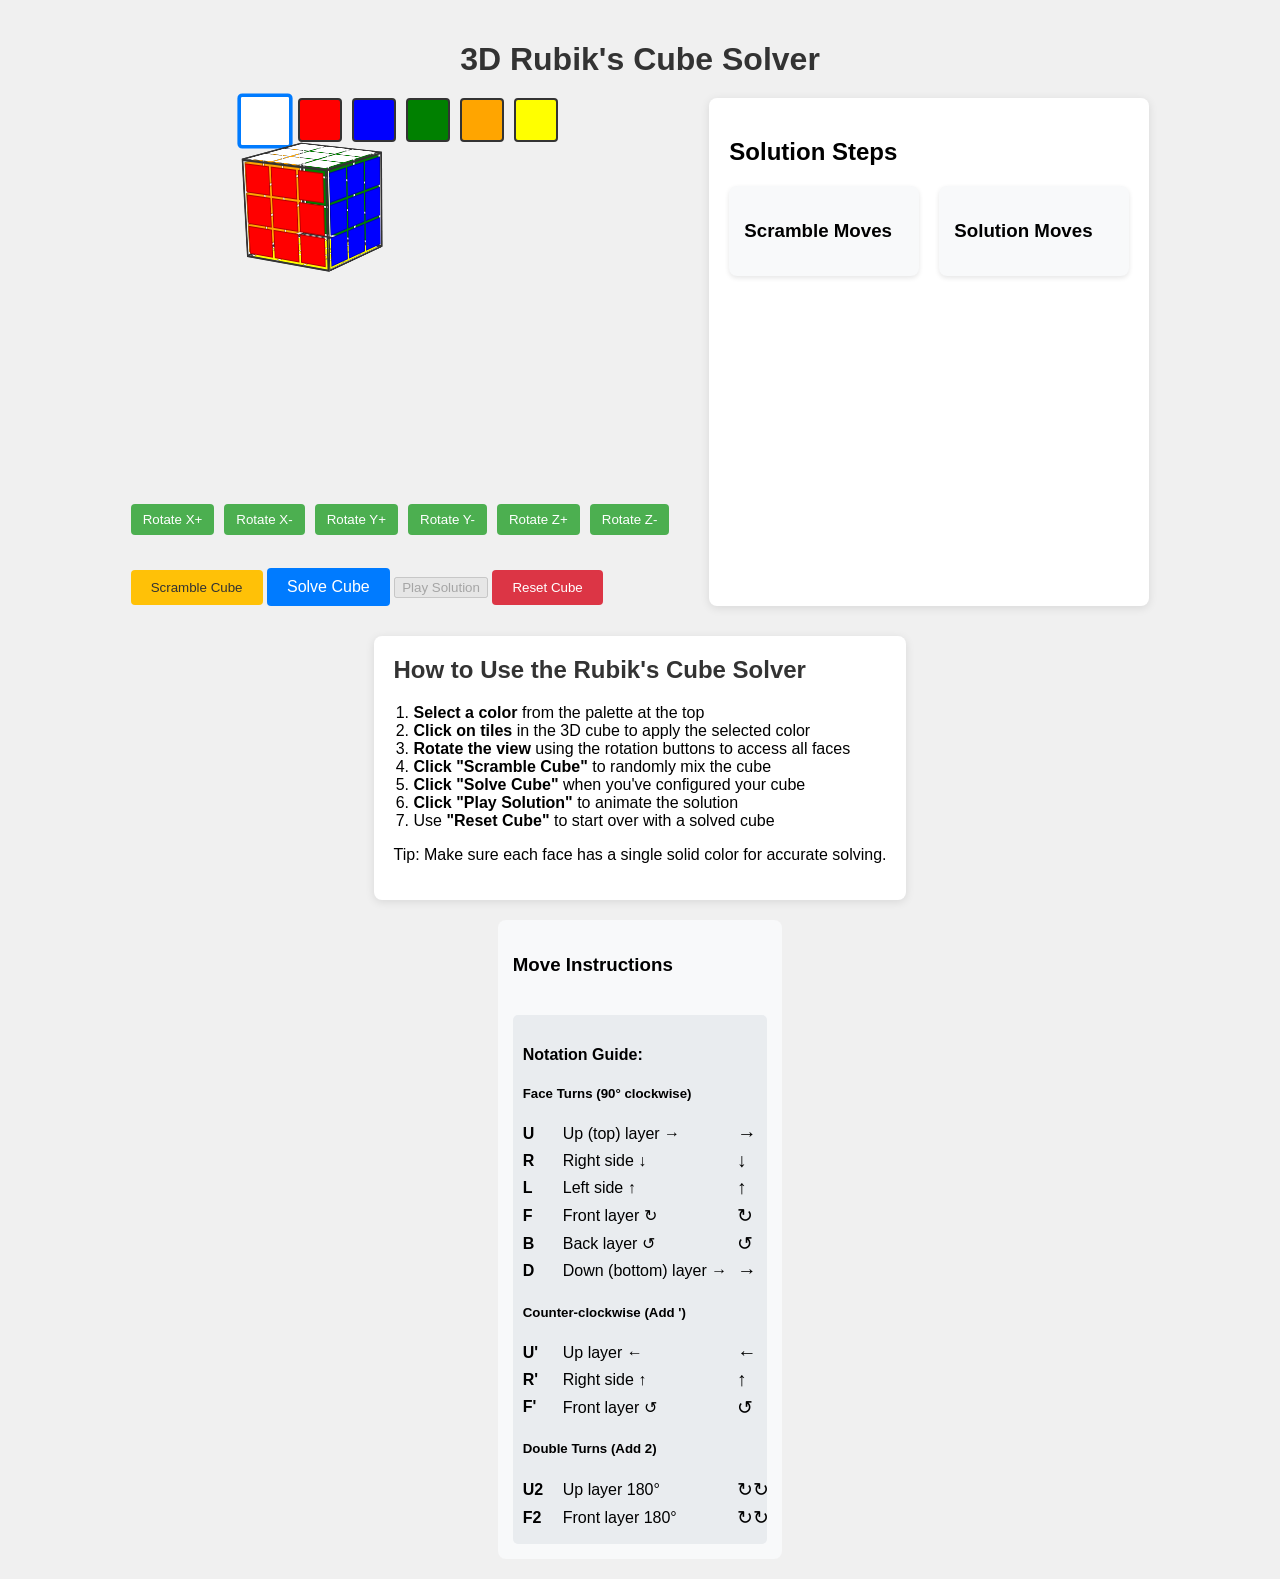
==== commit e6cd1131: "scramble button final" ====
--- a/assignment/src/main/resources/static/index.html
+++ b/assignment/src/main/resources/static/index.html
@@ -101,9 +101,12 @@
                     <button class="rotation-btn" data-rotate="z-">Rotate Z-</button>
                 </div>
                 
-                <button class="scramble-btn" id="scramble-btn">Scramble Cube</button>
-                <button class="solve-btn" id="solve-btn">Solve Cube</button>
-                <button class="reset-btn" id="reset-btn">Reset Cube</button>
+                <div class="button-group">
+                    <button class="scramble-btn" id="scramble-btn">Scramble Cube</button>
+                    <button class="solve-btn" id="solve-btn">Solve Cube</button>
+                    <button class="play-btn" id="play-btn">Play Solution</button>
+                    <button class="reset-btn" id="reset-btn">Reset Cube</button>
+                </div>
                 
                 <div class="progress-container" id="progress-container">
                     <div class="progress-bar" id="progress-bar"></div>
@@ -111,11 +114,11 @@
                 <div class="solving-status" id="solving-status"></div>
             </div>
         </div>
+        
         <div class="solution-section">
             <h2>Solution Steps</h2>
             <div id="solution-steps"></div>
             
-            <!-- Add the moves display containers here -->
             <div class="moves-display">
                 <div class="moves-panel" id="scramble-moves-container">
                     <h3>Scramble Moves</h3>
@@ -137,7 +140,7 @@
             <li><strong>Rotate the view</strong> using the rotation buttons to access all faces</li>
             <li><strong>Click "Scramble Cube"</strong> to randomly mix the cube</li>
             <li><strong>Click "Solve Cube"</strong> when you've configured your cube</li>
-            <li><strong>Watch the animation</strong> as the cube solves itself</li>
+            <li><strong>Click "Play Solution"</strong> to animate the solution</li>
             <li>Use <strong>"Reset Cube"</strong> to start over with a solved cube</li>
         </ol>
         <p>Tip: Make sure each face has a single solid color for accurate solving.</p>
@@ -145,9 +148,7 @@
     
     <div class="solution-instructions">
         <h3>Move Instructions</h3>
-        <div class="moves-container" id="moves-container">
-            <!-- Moves will be inserted here by JavaScript -->
-        </div>
+        <div class="moves-container" id="moves-container"></div>
         
         <div class="instruction-key">
             <h4>Notation Guide:</h4>
--- a/assignment/src/main/resources/static/css/style.css
+++ b/assignment/src/main/resources/static/css/style.css
@@ -321,4 +321,258 @@
 .current-step {
     background-color: #d4edda;
     border-left: 3px solid #28a745;
-}+}
+/* body {
+    font-family: Arial, sans-serif;
+    margin: 0;
+    padding: 20px;
+    background-color: #f5f5f5;
+}
+
+h1 {
+    text-align: center;
+    color: #333;
+}
+
+.container {
+    display: flex;
+    flex-wrap: wrap;
+    justify-content: center;
+    gap: 20px;
+    max-width: 1200px;
+    margin: 0 auto;
+}
+
+.cube-section {
+    background-color: white;
+    padding: 20px;
+    border-radius: 8px;
+    box-shadow: 0 2px 10px rgba(0,0,0,0.1);
+}
+
+.color-palette {
+    display: flex;
+    justify-content: center;
+    gap: 10px;
+    margin-bottom: 20px;
+}
+
+.color-option {
+    width: 30px;
+    height: 30px;
+    border-radius: 50%;
+    cursor: pointer;
+    border: 2px solid transparent;
+}
+
+.color-option.selected {
+    border-color: #333;
+}
+
+.scene {
+    width: 300px;
+    height: 300px;
+    perspective: 1000px;
+    margin: 0 auto;
+}
+
+.cube {
+    width: 100%;
+    height: 100%;
+    position: relative;
+    transform-style: preserve-3d;
+    transition: transform 0.5s;
+}
+
+.face {
+    position: absolute;
+    width: 100%;
+    height: 100%;
+    display: grid;
+    grid-template-columns: repeat(3, 1fr);
+    grid-template-rows: repeat(3, 1fr);
+    gap: 5px;
+    padding: 10px;
+    box-sizing: border-box;
+    border: 2px solid #333;
+}
+
+.tile {
+    border-radius: 4px;
+    cursor: pointer;
+}
+
+.front  { transform: rotateY(0deg) translateZ(150px); background-color: rgba(255,0,0,0.1); }
+.back   { transform: rotateY(180deg) translateZ(150px); background-color: rgba(0,255,0,0.1); }
+.right  { transform: rotateY(90deg) translateZ(150px); background-color: rgba(0,0,255,0.1); }
+.left   { transform: rotateY(-90deg) translateZ(150px); background-color: rgba(255,165,0,0.1); }
+.top    { transform: rotateX(90deg) translateZ(150px); background-color: rgba(255,255,255,0.1); }
+.bottom { transform: rotateX(-90deg) translateZ(150px); background-color: rgba(255,255,0,0.1); }
+
+.controls {
+    margin-top: 20px;
+    text-align: center;
+}
+
+.rotation-controls {
+    display: flex;
+    flex-wrap: wrap;
+    justify-content: center;
+    gap: 10px;
+    margin-bottom: 15px;
+}
+
+.scramble-btn {
+    background-color: #f39c12;
+    color: white;
+}
+
+.solve-btn {
+    background-color: #3498db;
+    color: white;
+}
+
+.play-btn {
+    background-color: #2ecc71;
+    color: white;
+}
+
+.reset-btn {
+    background-color: #e74c3c;
+    color: white;
+}
+
+.rotation-btn {
+    background-color: #9b59b6;
+    color: white;
+}
+
+button:disabled {
+    background-color: #cccccc;
+    cursor: not-allowed;
+}
+
+.progress-container {
+    width: 100%;
+    height: 20px;
+    background-color: #ddd;
+    border-radius: 10px;
+    margin-top: 15px;
+    display: none;
+}
+
+.progress-bar {
+    height: 100%;
+    background-color: #2ecc71;
+    border-radius: 10px;
+    width: 0%;
+    transition: width 0.3s;
+}
+
+.solving-status {
+    margin-top: 10px;
+    font-weight: bold;
+    display: none;
+}
+
+.solution-section {
+    background-color: white;
+    padding: 20px;
+    border-radius: 8px;
+    box-shadow: 0 2px 10px rgba(0,0,0,0.1);
+    width: 100%;
+    max-width: 600px;
+}
+
+.moves-display {
+    display: flex;
+    gap: 20px;
+    margin-top: 20px;
+}
+
+.moves-panel {
+    flex: 1;
+    background: #f8f9fa;
+    padding: 15px;
+    border-radius: 8px;
+    box-shadow: 0 2px 5px rgba(0,0,0,0.1);
+}
+
+.moves-list {
+    display: grid;
+    grid-template-columns: repeat(auto-fill, minmax(120px, 1fr));
+    gap: 8px;
+    margin-top: 10px;
+}
+
+.move-chip {
+    padding: 8px 12px;
+    background: #e9ecef;
+    border-radius: 4px;
+    display: flex;
+    align-items: center;
+    gap: 5px;
+    font-size: 0.9em;
+}
+
+.move-number {
+    font-weight: bold;
+    color: #6c757d;
+}
+
+.move-symbol {
+    font-weight: bold;
+    min-width: 20px;
+}
+
+.move-arrow {
+    margin: 0 5px;
+    color: #495057;
+}
+
+.move-desc {
+    font-size: 0.8em;
+    color: #6c757d;
+}
+
+.current-step {
+    background-color: #d4edda;
+    border-left: 3px solid #28a745;
+}
+
+.face-highlight {
+    box-shadow: 0 0 15px 5px rgba(255, 255, 0, 0.7);
+}
+
+.instructions, .solution-instructions {
+    background-color: white;
+    padding: 20px;
+    border-radius: 8px;
+    box-shadow: 0 2px 10px rgba(0,0,0,0.1);
+    margin-top: 20px;
+    width: 100%;
+}
+
+.notation-group {
+    margin-bottom: 15px;
+}
+
+.notation-item {
+    display: flex;
+    align-items: center;
+    margin: 5px 0;
+}
+
+.notation-symbol {
+    font-weight: bold;
+    width: 30px;
+}
+
+.notation-meaning {
+    flex: 1;
+}
+
+.notation-arrow {
+    width: 40px;
+    text-align: center;
+} */
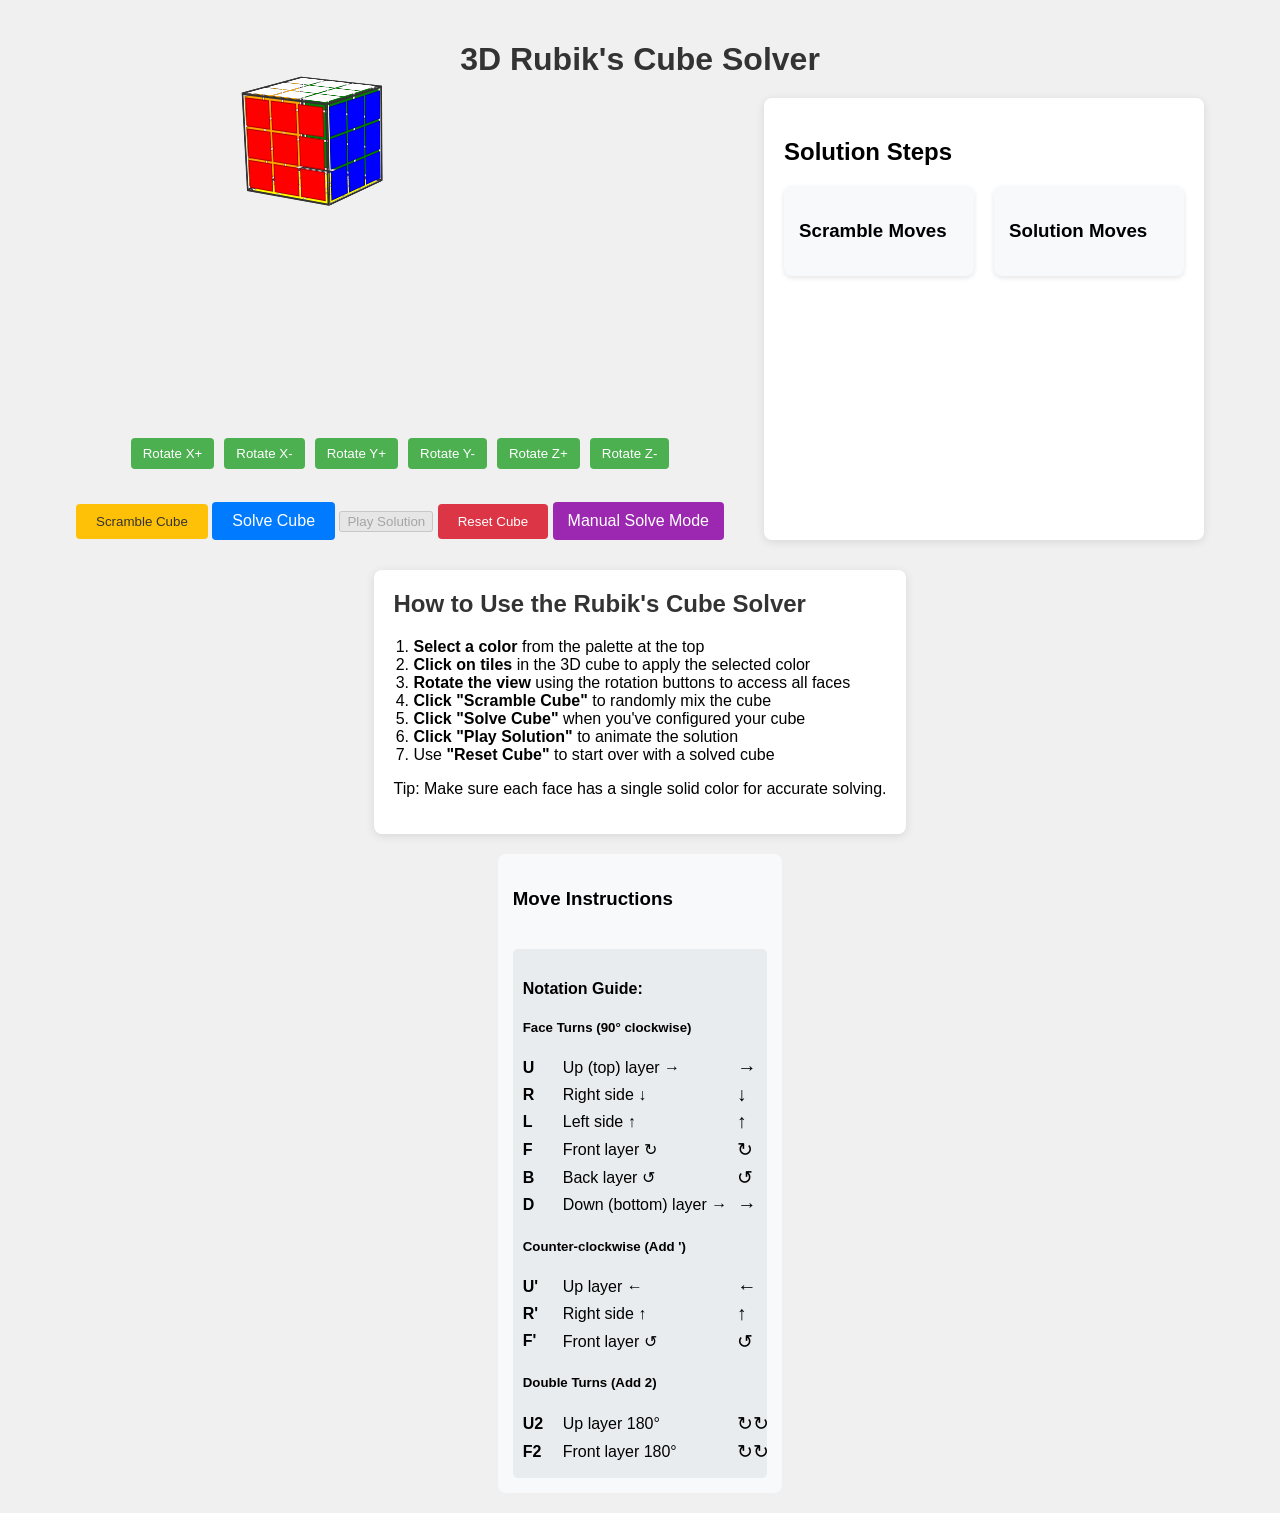
==== commit 4d44a53d: "commit 03.2" ====
--- a/assignment/src/main/resources/static/index.html
+++ b/assignment/src/main/resources/static/index.html
@@ -10,16 +10,7 @@
     <h1>3D Rubik's Cube Solver</h1>
     
     <div class="container">
-        <div class="cube-section">
-            <div class="color-palette">
-                <div class="color-option selected" data-color="white" style="background-color: white;"></div>
-                <div class="color-option" data-color="red" style="background-color: red;"></div>
-                <div class="color-option" data-color="blue" style="background-color: blue;"></div>
-                <div class="color-option" data-color="green" style="background-color: green;"></div>
-                <div class="color-option" data-color="orange" style="background-color: orange;"></div>
-                <div class="color-option" data-color="yellow" style="background-color: yellow;"></div>
-            </div>
-            
+        <div class="cube-section">           
             <div class="scene">
                 <div class="cube" id="cube">
                     <div class="face front" data-face="front">
@@ -106,6 +97,7 @@
                     <button class="solve-btn" id="solve-btn">Solve Cube</button>
                     <button class="play-btn" id="play-btn">Play Solution</button>
                     <button class="reset-btn" id="reset-btn">Reset Cube</button>
+                    <button class="manual-mode-btn" id="manual-mode-btn">Manual Solve Mode</button>
                 </div>
                 
                 <div class="progress-container" id="progress-container">
--- a/assignment/src/main/resources/static/css/style.css
+++ b/assignment/src/main/resources/static/css/style.css
@@ -26,12 +26,6 @@
     display: flex;
     flex-direction: column;
     align-items: center;
-}
-
-.color-palette {
-    display: flex;
-    gap: 10px;
-    margin-bottom: 20px;
 }
 
 .color-option {
@@ -383,8 +377,8 @@
     transform-style: preserve-3d;
     transition: transform 0.5s;
 }
-
-.face {
+*/
+/* .face {
     position: absolute;
     width: 100%;
     height: 100%;
@@ -395,7 +389,7 @@
     padding: 10px;
     box-sizing: border-box;
     border: 2px solid #333;
-}
+} 
 
 .tile {
     border-radius: 4px;
@@ -575,4 +569,18 @@
 .notation-arrow {
     width: 40px;
     text-align: center;
-} */+} */
+.manual-mode-btn {
+    padding: 10px 15px;
+    background-color: #9c27b0;
+    color: white;
+    border: none;
+    border-radius: 4px;
+    cursor: pointer;
+    font-size: 16px;
+    transition: background-color 0.3s;
+}
+
+.manual-mode-btn:hover {
+    background-color: #7b1fa2;
+}
